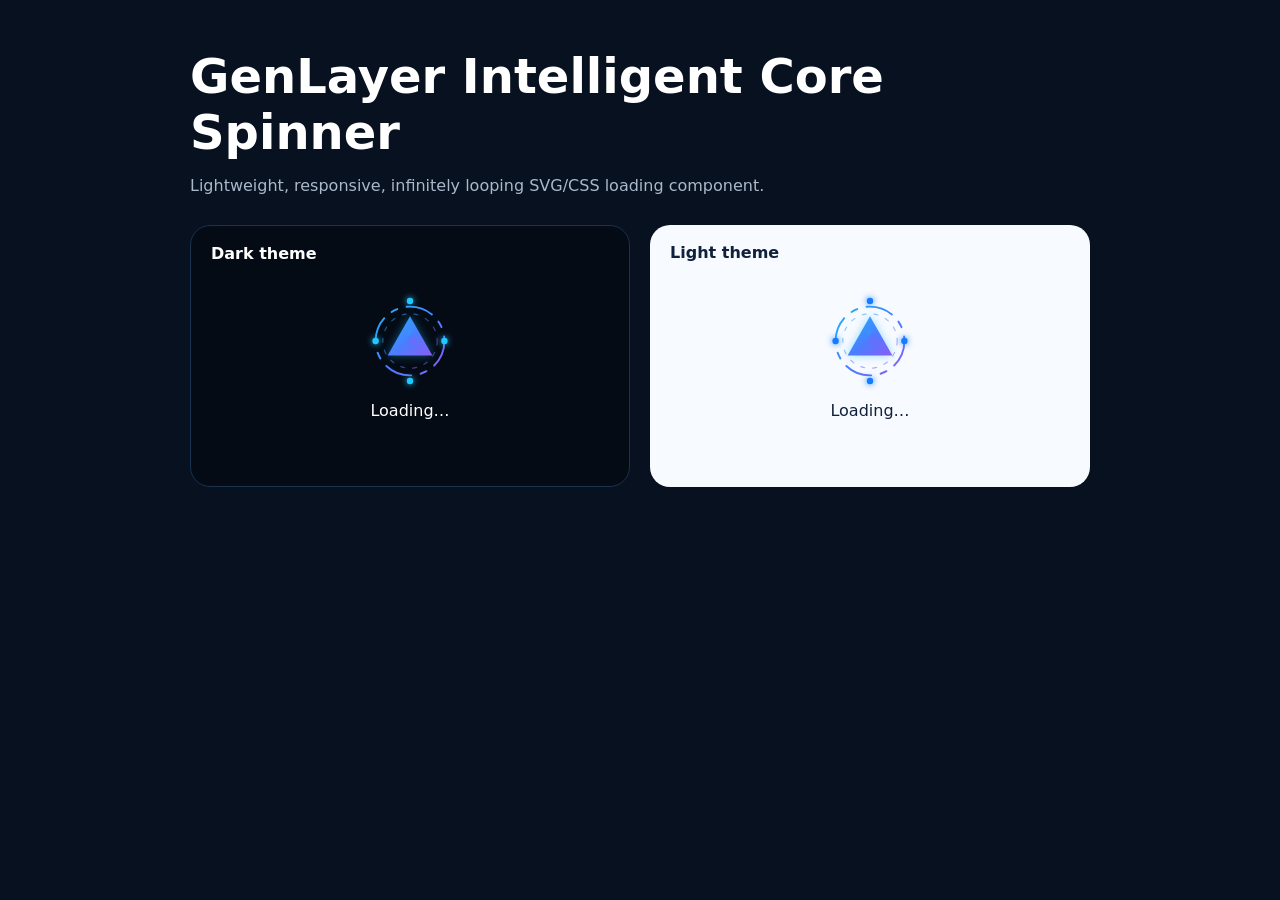
==== demo/index.html @ f3055248 "Rename index.html to demo/index.html" ====
<!doctype html>
<html lang="en">
<head>
<meta charset="utf-8">
<meta name="viewport" content="width=device-width,initial-scale=1">
<title>GenLayer Intelligent Core Spinner — Demo</title>
<link rel="stylesheet" href="../src/spinner.css">
<style>
body{margin:0;font-family:Inter,system-ui,sans-serif;background:#07111f;color:#fff}
.wrap{max-width:900px;margin:auto;padding:48px 24px}
h1{margin:0 0 10px;font-size:clamp(28px,5vw,48px)}
p{color:#aab8ca}.grid{display:grid;grid-template-columns:1fr 1fr;gap:20px;margin-top:30px}
.card{min-height:260px;border-radius:20px;display:grid;place-items:center;position:relative}
.dark{background:#050b15;border:1px solid #18324f}.light{background:#f7faff;color:#10213b}
.label{position:absolute;top:18px;left:20px;font-weight:700}
.loader{display:grid;place-items:center;gap:12px}
.spinner--lg{width:96px;height:96px}.spinner--sm{width:32px;height:32px}
@media(max-width:650px){.grid{grid-template-columns:1fr}}
</style>
</head>
<body>
<main class="wrap">
<h1>GenLayer Intelligent Core Spinner</h1>
<p>Lightweight, responsive, infinitely looping SVG/CSS loading component.</p>
<div class="grid">
<section class="card dark"><span class="label">Dark theme</span>
<div class="loader"><svg class="gl-spinner gl-spinner--dark spinner--lg" viewBox="0 0 120 120" aria-label="Loading">
  <defs>
    <linearGradient id="glGradient" x1="0%" y1="0%" x2="100%" y2="100%">
      <stop offset="0%" stop-color="#18B6FF"/>
      <stop offset="55%" stop-color="#4D7CFF"/>
      <stop offset="100%" stop-color="#8B5CF6"/>
    </linearGradient>
  </defs>
  <circle class="gl-orbit gl-orbit-1" cx="60" cy="60" r="43"/>
  <circle class="gl-orbit gl-orbit-2" cx="60" cy="60" r="34"/>
  <g class="gl-nodes">
    <circle cx="60" cy="10" r="4"/>
    <circle cx="103" cy="60" r="4"/>
    <circle cx="60" cy="110" r="4"/>
    <circle cx="17" cy="60" r="4"/>
  </g>
  <g class="gl-core">
    <path d="M60 29 L88 78 H32 Z"/>
    <path d="M60 45 L69 62 H51 Z"/>
  </g>

</svg><span>Loading…</span></div></section>
<section class="card light"><span class="label">Light theme</span>
<div class="loader"><svg class="gl-spinner gl-spinner--light spinner--lg" viewBox="0 0 120 120" aria-label="Loading">
  <defs>
    <linearGradient id="glGradient" x1="0%" y1="0%" x2="100%" y2="100%">
      <stop offset="0%" stop-color="#18B6FF"/>
      <stop offset="55%" stop-color="#4D7CFF"/>
      <stop offset="100%" stop-color="#8B5CF6"/>
    </linearGradient>
  </defs>
  <circle class="gl-orbit gl-orbit-1" cx="60" cy="60" r="43"/>
  <circle class="gl-orbit gl-orbit-2" cx="60" cy="60" r="34"/>
  <g class="gl-nodes">
    <circle cx="60" cy="10" r="4"/>
    <circle cx="103" cy="60" r="4"/>
    <circle cx="60" cy="110" r="4"/>
    <circle cx="17" cy="60" r="4"/>
  </g>
  <g class="gl-core">
    <path d="M60 29 L88 78 H32 Z"/>
    <path d="M60 45 L69 62 H51 Z"/>
  </g>

</svg><span>Loading…</span></div></section>
</div>
</main>
</body>
</html>
---- src/spinner.css ----
/* GenLayer Intelligent Core Spinner
   Original community concept: orbital nodes + intelligent core.
   No external dependencies. Scales from 24px to 128px+. */

.gl-spinner {
  width: 64px;
  height: 64px;
  display: block;
  overflow: visible;
  --gl-speed: 1.8s;
  --gl-accent: #18B6FF;
  --gl-accent-2: #8B5CF6;
}

.gl-orbit {
  fill: none;
  stroke: url(#glGradient);
  stroke-linecap: round;
  transform-origin: 60px 60px;
}

.gl-orbit-1 {
  stroke-width: 2.4;
  stroke-dasharray: 34 12 8 12;
  animation: gl-orbit var(--gl-speed) linear infinite;
}

.gl-orbit-2 {
  stroke-width: 1.4;
  stroke-dasharray: 5 10;
  opacity: .55;
  animation: gl-orbit-reverse calc(var(--gl-speed) * 1.35) linear infinite;
}

.gl-nodes {
  fill: var(--gl-accent);
  filter: drop-shadow(0 0 4px var(--gl-accent));
  transform-origin: 60px 60px;
  animation: gl-nodes calc(var(--gl-speed) * 1.1) ease-in-out infinite;
}

.gl-core {
  fill: url(#glGradient);
  transform-origin: 60px 60px;
  animation: gl-core-pulse 1.5s ease-in-out infinite;
  filter: drop-shadow(0 0 5px rgba(24,182,255,.45));
}

@keyframes gl-orbit { to { transform: rotate(360deg); } }
@keyframes gl-orbit-reverse { to { transform: rotate(-360deg); } }
@keyframes gl-nodes {
  0%,100% { transform: rotate(0deg) scale(1); }
  50% { transform: rotate(180deg) scale(1.035); }
}
@keyframes gl-core-pulse {
  0%,100% { transform: scale(.94); opacity: .82; }
  50% { transform: scale(1); opacity: 1; }
}

@media (prefers-reduced-motion: reduce) {
  .gl-orbit-1, .gl-orbit-2, .gl-nodes, .gl-core { animation: none; }
}

.gl-spinner--light { --gl-accent: #147CFF; }
.gl-spinner--dark { --gl-accent: #22C7FF; }
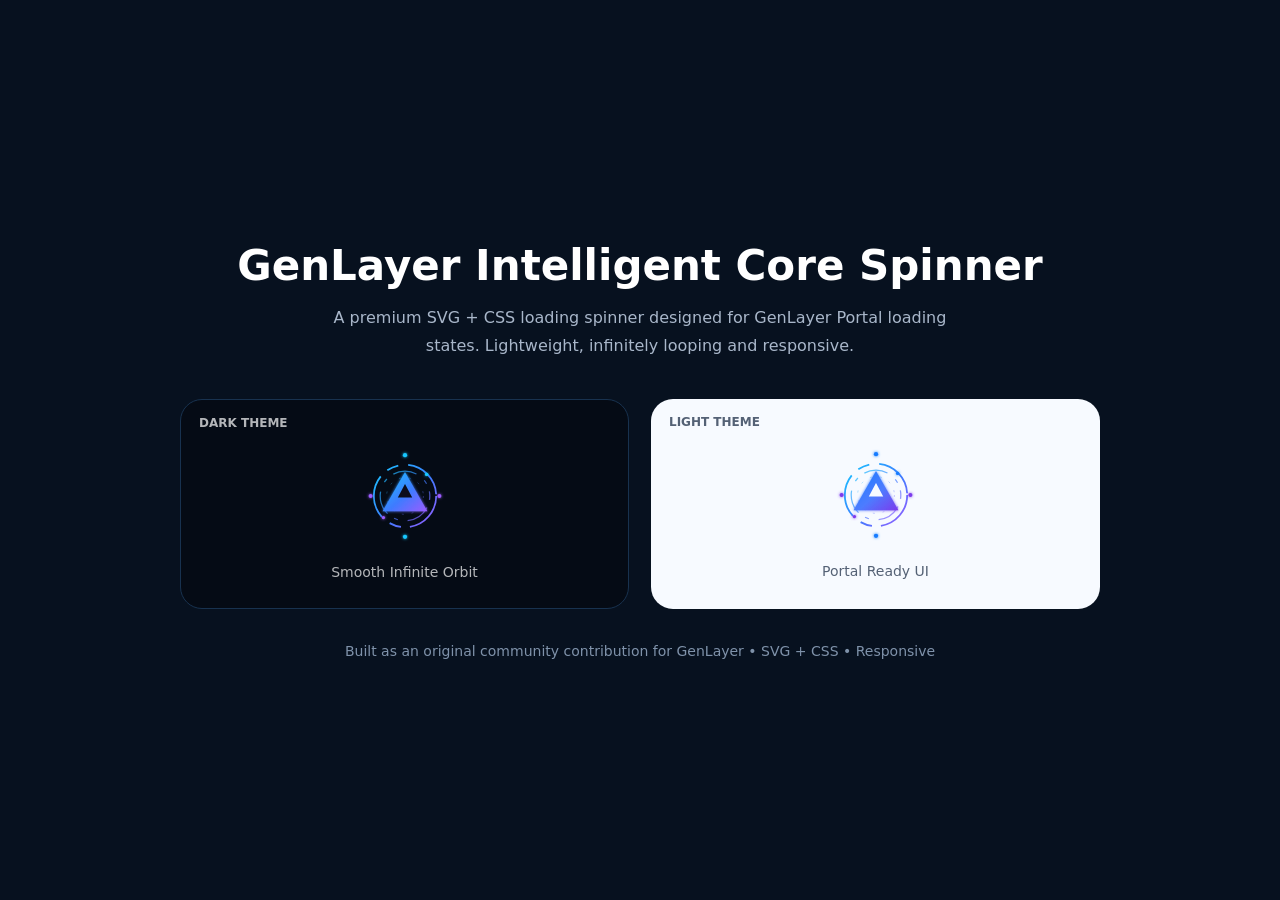
==== commit 8bbd34b1: "Update index.html Add premium spinner showcase demo" ====
--- a/demo/index.html
+++ b/demo/index.html
@@ -1,75 +1,189 @@
-<!doctype html>
+
+<!DOCTYPE html>
 <html lang="en">
 <head>
-<meta charset="utf-8">
-<meta name="viewport" content="width=device-width,initial-scale=1">
-<title>GenLayer Intelligent Core Spinner — Demo</title>
+<meta charset="UTF-8">
+<meta name="viewport" content="width=device-width,initial-scale=1.0">
+<title>GenLayer Intelligent Core Spinner</title>
+
 <link rel="stylesheet" href="../src/spinner.css">
+
 <style>
-body{margin:0;font-family:Inter,system-ui,sans-serif;background:#07111f;color:#fff}
-.wrap{max-width:900px;margin:auto;padding:48px 24px}
-h1{margin:0 0 10px;font-size:clamp(28px,5vw,48px)}
-p{color:#aab8ca}.grid{display:grid;grid-template-columns:1fr 1fr;gap:20px;margin-top:30px}
-.card{min-height:260px;border-radius:20px;display:grid;place-items:center;position:relative}
-.dark{background:#050b15;border:1px solid #18324f}.light{background:#f7faff;color:#10213b}
-.label{position:absolute;top:18px;left:20px;font-weight:700}
-.loader{display:grid;place-items:center;gap:12px}
-.spinner--lg{width:96px;height:96px}.spinner--sm{width:32px;height:32px}
-@media(max-width:650px){.grid{grid-template-columns:1fr}}
+*{box-sizing:border-box}
+body{
+  margin:0;
+  min-height:100vh;
+  font-family:Inter,system-ui,sans-serif;
+  background:#07111f;
+  color:#fff;
+  display:grid;
+  place-items:center;
+  padding:32px;
+}
+.container{max-width:920px;width:100%}
+h1{
+  text-align:center;
+  margin:0;
+  font-size:42px;
+}
+p{
+  text-align:center;
+  color:#a9b7ca;
+  margin:14px auto 40px;
+  max-width:640px;
+  line-height:1.7;
+}
+.grid{
+  display:grid;
+  grid-template-columns:repeat(auto-fit,minmax(260px,1fr));
+  gap:22px;
+}
+.card{
+  border-radius:22px;
+  padding:28px;
+  text-align:center;
+  position:relative;
+}
+.dark{
+  background:#050b15;
+  border:1px solid #18324f;
+}
+.light{
+  background:#f7faff;
+  color:#10213b;
+}
+.label{
+  position:absolute;
+  top:16px;
+  left:18px;
+  font-size:12px;
+  font-weight:700;
+  opacity:.7;
+}
+.demo-spinner{
+  width:96px;
+  height:96px;
+  margin:20px auto;
+}
+.caption{
+  font-size:14px;
+  opacity:.7;
+}
+.footer{
+  text-align:center;
+  margin-top:34px;
+  color:#7f92aa;
+  font-size:14px;
+}
 </style>
 </head>
+
 <body>
-<main class="wrap">
+
+<div class="container">
+
 <h1>GenLayer Intelligent Core Spinner</h1>
-<p>Lightweight, responsive, infinitely looping SVG/CSS loading component.</p>
+
+<p>
+A premium SVG + CSS loading spinner designed for GenLayer Portal loading
+states. Lightweight, infinitely looping and responsive.
+</p>
+
 <div class="grid">
-<section class="card dark"><span class="label">Dark theme</span>
-<div class="loader"><svg class="gl-spinner gl-spinner--dark spinner--lg" viewBox="0 0 120 120" aria-label="Loading">
+
+<div class="card dark">
+<div class="label">DARK THEME</div>
+
+<svg class="gl-spinner gl-spinner--dark demo-spinner" viewBox="0 0 120 120">
   <defs>
-    <linearGradient id="glGradient" x1="0%" y1="0%" x2="100%" y2="100%">
-      <stop offset="0%" stop-color="#18B6FF"/>
-      <stop offset="55%" stop-color="#4D7CFF"/>
-      <stop offset="100%" stop-color="#8B5CF6"/>
+    <linearGradient id="gl-blue-purple" x1="0" y1="0" x2="1" y2="1">
+      <stop offset="0%" stop-color="#18C8FF"/>
+      <stop offset="55%" stop-color="#3E7BFF"/>
+      <stop offset="100%" stop-color="#9B5CFF"/>
     </linearGradient>
+    <filter id="gl-glow" x="-80%" y="-80%" width="260%" height="260%">
+      <feGaussianBlur stdDeviation="2.2" result="b"/>
+      <feMerge>
+        <feMergeNode in="b"/>
+        <feMergeNode in="SourceGraphic"/>
+      </feMerge>
+    </filter>
   </defs>
-  <circle class="gl-orbit gl-orbit-1" cx="60" cy="60" r="43"/>
-  <circle class="gl-orbit gl-orbit-2" cx="60" cy="60" r="34"/>
-  <g class="gl-nodes">
-    <circle cx="60" cy="10" r="4"/>
-    <circle cx="103" cy="60" r="4"/>
-    <circle cx="60" cy="110" r="4"/>
-    <circle cx="17" cy="60" r="4"/>
-  </g>
-  <g class="gl-core">
-    <path d="M60 29 L88 78 H32 Z"/>
-    <path d="M60 45 L69 62 H51 Z"/>
+
+  <g class="gl-orbit-system">
+    <circle class="gl-ring gl-ring-a" cx="60" cy="60" r="39"/>
+    <circle class="gl-ring gl-ring-b" cx="60" cy="60" r="31"/>
+    <circle class="gl-ring gl-ring-c" cx="60" cy="60" r="23"/>
   </g>
 
-</svg><span>Loading…</span></div></section>
-<section class="card light"><span class="label">Light theme</span>
-<div class="loader"><svg class="gl-spinner gl-spinner--light spinner--lg" viewBox="0 0 120 120" aria-label="Loading">
-  <defs>
-    <linearGradient id="glGradient" x1="0%" y1="0%" x2="100%" y2="100%">
-      <stop offset="0%" stop-color="#18B6FF"/>
-      <stop offset="55%" stop-color="#4D7CFF"/>
-      <stop offset="100%" stop-color="#8B5CF6"/>
-    </linearGradient>
-  </defs>
-  <circle class="gl-orbit gl-orbit-1" cx="60" cy="60" r="43"/>
-  <circle class="gl-orbit gl-orbit-2" cx="60" cy="60" r="34"/>
-  <g class="gl-nodes">
-    <circle cx="60" cy="10" r="4"/>
-    <circle cx="103" cy="60" r="4"/>
-    <circle cx="60" cy="110" r="4"/>
-    <circle cx="17" cy="60" r="4"/>
-  </g>
-  <g class="gl-core">
-    <path d="M60 29 L88 78 H32 Z"/>
-    <path d="M60 45 L69 62 H51 Z"/>
+  <g class="gl-particles" filter="url(#gl-glow)">
+    <circle cx="60" cy="9" r="2.7"/>
+    <circle cx="103" cy="60" r="2.5"/>
+    <circle cx="60" cy="111" r="2.7"/>
+    <circle cx="17" cy="60" r="2.5"/>
+    <circle cx="87" cy="33" r="2.1"/>
+    <circle cx="33" cy="87" r="2.1"/>
   </g>
 
-</svg><span>Loading…</span></div></section>
+  <g class="gl-core" filter="url(#gl-glow)">
+    <path class="gl-core-shape" d="M60 30 L88 79 H32 Z"/>
+    <path class="gl-core-cut" d="M60 45 L69 62 H51 Z"/>
+  </g>
+</svg>
+
+<div class="caption">Smooth Infinite Orbit</div>
 </div>
-</main>
+
+<div class="card light">
+<div class="label">LIGHT THEME</div>
+
+<svg class="gl-spinner gl-spinner--light demo-spinner" viewBox="0 0 120 120">
+  <defs>
+    <linearGradient id="gl-blue-purple-2" x1="0" y1="0" x2="1" y2="1">
+      <stop offset="0%" stop-color="#147CFF"/>
+      <stop offset="55%" stop-color="#4D7CFF"/>
+      <stop offset="100%" stop-color="#7C3AED"/>
+    </linearGradient>
+    <filter id="gl-glow-2" x="-80%" y="-80%" width="260%" height="260%">
+      <feGaussianBlur stdDeviation="2.2" result="b"/>
+      <feMerge>
+        <feMergeNode in="b"/>
+        <feMergeNode in="SourceGraphic"/>
+      </feMerge>
+    </filter>
+  </defs>
+
+  <g class="gl-orbit-system">
+    <circle class="gl-ring gl-ring-a" cx="60" cy="60" r="39" stroke="url(#gl-blue-purple-2)"/>
+    <circle class="gl-ring gl-ring-b" cx="60" cy="60" r="31" stroke="url(#gl-blue-purple-2)"/>
+    <circle class="gl-ring gl-ring-c" cx="60" cy="60" r="23" stroke="url(#gl-blue-purple-2)"/>
+  </g>
+
+  <g class="gl-particles" filter="url(#gl-glow-2)">
+    <circle cx="60" cy="9" r="2.7"/>
+    <circle cx="103" cy="60" r="2.5"/>
+    <circle cx="60" cy="111" r="2.7"/>
+    <circle cx="17" cy="60" r="2.5"/>
+    <circle cx="87" cy="33" r="2.1"/>
+    <circle cx="33" cy="87" r="2.1"/>
+  </g>
+
+  <g class="gl-core" filter="url(#gl-glow-2)">
+    <path d="M60 30 L88 79 H32 Z" fill="url(#gl-blue-purple-2)"/>
+    <path d="M60 45 L69 62 H51 Z" fill="#F7FAFF"/>
+  </g>
+</svg>
+
+<div class="caption">Portal Ready UI</div>
+</div>
+
+</div>
+
+<div class="footer">
+Built as an original community contribution for GenLayer • SVG + CSS • Responsive
+</div>
+
+</div>
+
 </body>
 </html>
--- a/src/spinner.css
+++ b/src/spinner.css
@@ -1,65 +1,154 @@
-/* GenLayer Intelligent Core Spinner
-   Original community concept: orbital nodes + intelligent core.
-   No external dependencies. Scales from 24px to 128px+. */
+/* GenLayer Intelligent Core Spinner — Premium Orbital Variant */
 
 .gl-spinner {
   width: 64px;
   height: 64px;
   display: block;
   overflow: visible;
+
   --gl-speed: 1.8s;
-  --gl-accent: #18B6FF;
-  --gl-accent-2: #8B5CF6;
+  --gl-cyan: #18C8FF;
+  --gl-blue: #3E7BFF;
+  --gl-purple: #9B5CFF;
 }
 
-.gl-orbit {
+/* Main orbital system */
+.gl-spinner .gl-orbit-system {
+  transform-origin: 60px 60px;
+  animation: gl-spin var(--gl-speed) linear infinite;
+}
+
+.gl-spinner .gl-ring {
   fill: none;
-  stroke: url(#glGradient);
-  stroke-linecap: round;
+  stroke: url(#gl-blue-purple);
+  vector-effect: non-scaling-stroke;
   transform-origin: 60px 60px;
 }
 
-.gl-orbit-1 {
-  stroke-width: 2.4;
-  stroke-dasharray: 34 12 8 12;
-  animation: gl-orbit var(--gl-speed) linear infinite;
+.gl-spinner .gl-ring-a {
+  stroke-width: 1.8;
+  stroke-dasharray: 44 9 12 10;
 }
 
-.gl-orbit-2 {
-  stroke-width: 1.4;
-  stroke-dasharray: 5 10;
-  opacity: .55;
-  animation: gl-orbit-reverse calc(var(--gl-speed) * 1.35) linear infinite;
+.gl-spinner .gl-ring-b {
+  stroke-width: 1.25;
+  opacity: 0.7;
+  stroke-dasharray: 4 8 24 10;
+  animation: gl-counter-spin 2.45s linear infinite;
 }
 
-.gl-nodes {
-  fill: var(--gl-accent);
-  filter: drop-shadow(0 0 4px var(--gl-accent));
-  transform-origin: 60px 60px;
-  animation: gl-nodes calc(var(--gl-speed) * 1.1) ease-in-out infinite;
+.gl-spinner .gl-ring-c {
+  stroke-width: 1;
+  opacity: 0.38;
+  stroke-dasharray: 2 8;
+  animation: gl-spin 3.2s linear infinite;
 }
 
-.gl-core {
-  fill: url(#glGradient);
+/* Glowing particles */
+.gl-spinner .gl-particles {
+  fill: var(--gl-cyan);
   transform-origin: 60px 60px;
-  animation: gl-core-pulse 1.5s ease-in-out infinite;
-  filter: drop-shadow(0 0 5px rgba(24,182,255,.45));
+  animation: gl-particle-orbit 2.4s ease-in-out infinite;
 }
 
-@keyframes gl-orbit { to { transform: rotate(360deg); } }
-@keyframes gl-orbit-reverse { to { transform: rotate(-360deg); } }
-@keyframes gl-nodes {
-  0%,100% { transform: rotate(0deg) scale(1); }
-  50% { transform: rotate(180deg) scale(1.035); }
-}
-@keyframes gl-core-pulse {
-  0%,100% { transform: scale(.94); opacity: .82; }
-  50% { transform: scale(1); opacity: 1; }
+.gl-spinner .gl-particles circle:nth-child(2n) {
+  fill: var(--gl-purple);
 }
 
-@media (prefers-reduced-motion: reduce) {
-  .gl-orbit-1, .gl-orbit-2, .gl-nodes, .gl-core { animation: none; }
+/* Central GenLayer-inspired core */
+.gl-spinner .gl-core {
+  transform-origin: 60px 60px;
+  animation: gl-core-pulse 1.45s ease-in-out infinite;
 }
 
-.gl-spinner--light { --gl-accent: #147CFF; }
-.gl-spinner--dark { --gl-accent: #22C7FF; }
+.gl-spinner .gl-core-shape {
+  fill: url(#gl-blue-purple);
+}
+
+.gl-spinner .gl-core-cut {
+  fill: #07111f;
+}
+
+/* Light theme */
+.gl-spinner--light .gl-core-cut {
+  fill: #f7faff;
+}
+
+.gl-spinner--light .gl-particles {
+  fill: #147CFF;
+}
+
+.gl-spinner--light .gl-particles circle:nth-child(2n) {
+  fill: #7C3AED;
+}
+
+/* Rotation */
+@keyframes gl-spin {
+  to {
+    transform: rotate(360deg);
+  }
+}
+
+@keyframes gl-counter-spin {
+  to {
+    transform: rotate(-360deg);
+  }
+}
+
+/* Particle movement */
+@keyframes gl-particle-orbit {
+  0%,
+  100% {
+    transform: rotate(0deg) scale(1);
+  }
+
+  50% {
+    transform: rotate(180deg) scale(1.04);
+  }
+}
+
+/* Core breathing effect */
+@keyframes gl-core-pulse {
+  0%,
+  100% {
+    transform: scale(0.93);
+    opacity: 0.84;
+  }
+
+  50% {
+    transform: scale(1);
+    opacity: 1;
+  }
+}
+
+/* Accessibility */
+@media (prefers-reduced-motion: reduce) {
+  .gl-orbit-system,
+  .gl-ring-b,
+  .gl-ring-c,
+  .gl-particles,
+  .gl-core {
+    animation: none;
+  }
+}
+
+/* Preset sizes */
+.gl-spinner--24 {
+  width: 24px;
+  height: 24px;
+}
+
+.gl-spinner--32 {
+  width: 32px;
+  height: 32px;
+}
+
+.gl-spinner--64 {
+  width: 64px;
+  height: 64px;
+}
+
+.gl-spinner--128 {
+  width: 128px;
+  height: 128px;
+}
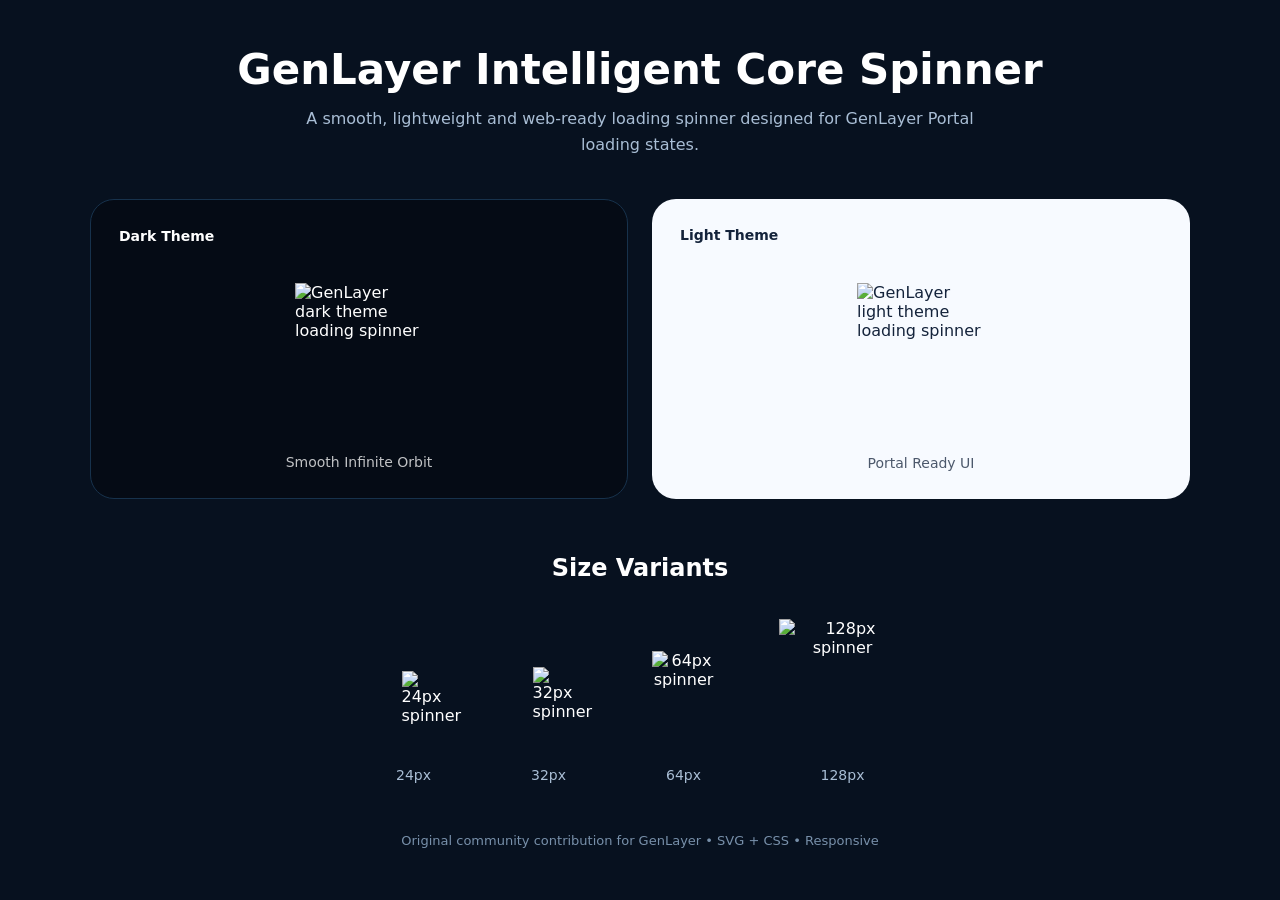
==== commit f7aeb7be: "Update index.html" ====
--- a/demo/index.html
+++ b/demo/index.html
@@ -1,79 +1,146 @@
-
 <!DOCTYPE html>
 <html lang="en">
 <head>
 <meta charset="UTF-8">
-<meta name="viewport" content="width=device-width,initial-scale=1.0">
+<meta name="viewport" content="width=device-width, initial-scale=1.0">
+
 <title>GenLayer Intelligent Core Spinner</title>
 
 <link rel="stylesheet" href="../src/spinner.css">
 
 <style>
-*{box-sizing:border-box}
-body{
-  margin:0;
-  min-height:100vh;
-  font-family:Inter,system-ui,sans-serif;
-  background:#07111f;
-  color:#fff;
-  display:grid;
-  place-items:center;
-  padding:32px;
-}
-.container{max-width:920px;width:100%}
-h1{
-  text-align:center;
-  margin:0;
-  font-size:42px;
-}
-p{
-  text-align:center;
-  color:#a9b7ca;
-  margin:14px auto 40px;
-  max-width:640px;
-  line-height:1.7;
-}
-.grid{
-  display:grid;
-  grid-template-columns:repeat(auto-fit,minmax(260px,1fr));
-  gap:22px;
-}
-.card{
-  border-radius:22px;
-  padding:28px;
-  text-align:center;
-  position:relative;
-}
-.dark{
-  background:#050b15;
-  border:1px solid #18324f;
-}
-.light{
-  background:#f7faff;
-  color:#10213b;
-}
-.label{
-  position:absolute;
-  top:16px;
-  left:18px;
-  font-size:12px;
-  font-weight:700;
-  opacity:.7;
-}
-.demo-spinner{
-  width:96px;
-  height:96px;
-  margin:20px auto;
-}
-.caption{
-  font-size:14px;
-  opacity:.7;
-}
-.footer{
-  text-align:center;
-  margin-top:34px;
-  color:#7f92aa;
-  font-size:14px;
+* {
+  box-sizing: border-box;
+}
+
+body {
+  margin: 0;
+  min-height: 100vh;
+  background: #07111f;
+  color: white;
+  font-family: Inter, system-ui, -apple-system, BlinkMacSystemFont, sans-serif;
+  padding: 45px 20px;
+}
+
+.container {
+  max-width: 1100px;
+  margin: auto;
+}
+
+h1 {
+  text-align: center;
+  font-size: 42px;
+  margin: 0 0 12px;
+}
+
+.subtitle {
+  text-align: center;
+  color: #a9bed5;
+  max-width: 720px;
+  margin: 0 auto 42px;
+  line-height: 1.6;
+}
+
+.grid {
+  display: grid;
+  grid-template-columns: 1fr 1fr;
+  gap: 24px;
+}
+
+.card {
+  min-height: 300px;
+  border-radius: 24px;
+  padding: 28px;
+  position: relative;
+  display: flex;
+  flex-direction: column;
+}
+
+.dark {
+  background: #050b15;
+  border: 1px solid #17324c;
+}
+
+.light {
+  background: #f7faff;
+  color: #14233b;
+}
+
+.label {
+  font-size: 14px;
+  font-weight: 700;
+}
+
+.center {
+  flex: 1;
+  display: flex;
+  align-items: center;
+  justify-content: center;
+}
+
+.status {
+  text-align: center;
+  font-size: 14px;
+  margin-top: 5px;
+  opacity: .75;
+}
+
+/* Size showcase */
+
+.size-section {
+  margin-top: 55px;
+}
+
+.size-section h2 {
+  text-align: center;
+  margin-bottom: 28px;
+}
+
+.sizes {
+  display: flex;
+  justify-content: center;
+  align-items: flex-end;
+  gap: 55px;
+  flex-wrap: wrap;
+}
+
+.size-item {
+  text-align: center;
+  min-width: 80px;
+}
+
+.size-box {
+  height: 145px;
+  display: flex;
+  align-items: center;
+  justify-content: center;
+}
+
+.size-label {
+  margin-top: 12px;
+  font-size: 14px;
+  color: #a9bed5;
+}
+
+.footer {
+  text-align: center;
+  color: #7890aa;
+  margin-top: 50px;
+  font-size: 13px;
+}
+
+@media (max-width: 800px) {
+  h1 {
+    font-size: 32px;
+  }
+
+  .grid {
+    grid-template-columns: 1fr;
+  }
+
+  .sizes {
+    gap: 30px;
+  }
 }
 </style>
 </head>
@@ -82,106 +149,108 @@
 
 <div class="container">
 
-<h1>GenLayer Intelligent Core Spinner</h1>
-
-<p>
-A premium SVG + CSS loading spinner designed for GenLayer Portal loading
-states. Lightweight, infinitely looping and responsive.
-</p>
-
-<div class="grid">
-
-<div class="card dark">
-<div class="label">DARK THEME</div>
-
-<svg class="gl-spinner gl-spinner--dark demo-spinner" viewBox="0 0 120 120">
-  <defs>
-    <linearGradient id="gl-blue-purple" x1="0" y1="0" x2="1" y2="1">
-      <stop offset="0%" stop-color="#18C8FF"/>
-      <stop offset="55%" stop-color="#3E7BFF"/>
-      <stop offset="100%" stop-color="#9B5CFF"/>
-    </linearGradient>
-    <filter id="gl-glow" x="-80%" y="-80%" width="260%" height="260%">
-      <feGaussianBlur stdDeviation="2.2" result="b"/>
-      <feMerge>
-        <feMergeNode in="b"/>
-        <feMergeNode in="SourceGraphic"/>
-      </feMerge>
-    </filter>
-  </defs>
-
-  <g class="gl-orbit-system">
-    <circle class="gl-ring gl-ring-a" cx="60" cy="60" r="39"/>
-    <circle class="gl-ring gl-ring-b" cx="60" cy="60" r="31"/>
-    <circle class="gl-ring gl-ring-c" cx="60" cy="60" r="23"/>
-  </g>
-
-  <g class="gl-particles" filter="url(#gl-glow)">
-    <circle cx="60" cy="9" r="2.7"/>
-    <circle cx="103" cy="60" r="2.5"/>
-    <circle cx="60" cy="111" r="2.7"/>
-    <circle cx="17" cy="60" r="2.5"/>
-    <circle cx="87" cy="33" r="2.1"/>
-    <circle cx="33" cy="87" r="2.1"/>
-  </g>
-
-  <g class="gl-core" filter="url(#gl-glow)">
-    <path class="gl-core-shape" d="M60 30 L88 79 H32 Z"/>
-    <path class="gl-core-cut" d="M60 45 L69 62 H51 Z"/>
-  </g>
-</svg>
-
-<div class="caption">Smooth Infinite Orbit</div>
-</div>
-
-<div class="card light">
-<div class="label">LIGHT THEME</div>
-
-<svg class="gl-spinner gl-spinner--light demo-spinner" viewBox="0 0 120 120">
-  <defs>
-    <linearGradient id="gl-blue-purple-2" x1="0" y1="0" x2="1" y2="1">
-      <stop offset="0%" stop-color="#147CFF"/>
-      <stop offset="55%" stop-color="#4D7CFF"/>
-      <stop offset="100%" stop-color="#7C3AED"/>
-    </linearGradient>
-    <filter id="gl-glow-2" x="-80%" y="-80%" width="260%" height="260%">
-      <feGaussianBlur stdDeviation="2.2" result="b"/>
-      <feMerge>
-        <feMergeNode in="b"/>
-        <feMergeNode in="SourceGraphic"/>
-      </feMerge>
-    </filter>
-  </defs>
-
-  <g class="gl-orbit-system">
-    <circle class="gl-ring gl-ring-a" cx="60" cy="60" r="39" stroke="url(#gl-blue-purple-2)"/>
-    <circle class="gl-ring gl-ring-b" cx="60" cy="60" r="31" stroke="url(#gl-blue-purple-2)"/>
-    <circle class="gl-ring gl-ring-c" cx="60" cy="60" r="23" stroke="url(#gl-blue-purple-2)"/>
-  </g>
-
-  <g class="gl-particles" filter="url(#gl-glow-2)">
-    <circle cx="60" cy="9" r="2.7"/>
-    <circle cx="103" cy="60" r="2.5"/>
-    <circle cx="60" cy="111" r="2.7"/>
-    <circle cx="17" cy="60" r="2.5"/>
-    <circle cx="87" cy="33" r="2.1"/>
-    <circle cx="33" cy="87" r="2.1"/>
-  </g>
-
-  <g class="gl-core" filter="url(#gl-glow-2)">
-    <path d="M60 30 L88 79 H32 Z" fill="url(#gl-blue-purple-2)"/>
-    <path d="M60 45 L69 62 H51 Z" fill="#F7FAFF"/>
-  </g>
-</svg>
-
-<div class="caption">Portal Ready UI</div>
-</div>
-
-</div>
-
-<div class="footer">
-Built as an original community contribution for GenLayer • SVG + CSS • Responsive
-</div>
+  <h1>GenLayer Intelligent Core Spinner</h1>
+
+  <p class="subtitle">
+    A smooth, lightweight and web-ready loading spinner designed for
+    GenLayer Portal loading states.
+  </p>
+
+  <!-- Dark / Light -->
+  <div class="grid">
+
+    <div class="card dark">
+      <div class="label">Dark Theme</div>
+
+      <div class="center">
+        <img
+          class="gl-spinner gl-spinner--dark gl-spinner--128"
+          src="../src/spinner.svg"
+          alt="GenLayer dark theme loading spinner"
+        >
+      </div>
+
+      <div class="status">
+        Smooth Infinite Orbit
+      </div>
+    </div>
+
+    <div class="card light">
+      <div class="label">Light Theme</div>
+
+      <div class="center">
+        <img
+          class="gl-spinner gl-spinner--light gl-spinner--128"
+          src="../src/spinner.svg"
+          alt="GenLayer light theme loading spinner"
+        >
+      </div>
+
+      <div class="status">
+        Portal Ready UI
+      </div>
+    </div>
+
+  </div>
+
+  <!-- Size variants -->
+  <section class="size-section">
+
+    <h2>Size Variants</h2>
+
+    <div class="sizes">
+
+      <div class="size-item">
+        <div class="size-box">
+          <img
+            class="gl-spinner gl-spinner--dark gl-spinner--24"
+            src="../src/spinner.svg"
+            alt="24px spinner"
+          >
+        </div>
+        <div class="size-label">24px</div>
+      </div>
+
+      <div class="size-item">
+        <div class="size-box">
+          <img
+            class="gl-spinner gl-spinner--dark gl-spinner--32"
+            src="../src/spinner.svg"
+            alt="32px spinner"
+          >
+        </div>
+        <div class="size-label">32px</div>
+      </div>
+
+      <div class="size-item">
+        <div class="size-box">
+          <img
+            class="gl-spinner gl-spinner--dark gl-spinner--64"
+            src="../src/spinner.svg"
+            alt="64px spinner"
+          >
+        </div>
+        <div class="size-label">64px</div>
+      </div>
+
+      <div class="size-item">
+        <div class="size-box">
+          <img
+            class="gl-spinner gl-spinner--dark gl-spinner--128"
+            src="../src/spinner.svg"
+            alt="128px spinner"
+          >
+        </div>
+        <div class="size-label">128px</div>
+      </div>
+
+    </div>
+
+  </section>
+
+  <div class="footer">
+    Original community contribution for GenLayer • SVG + CSS • Responsive
+  </div>
 
 </div>
 
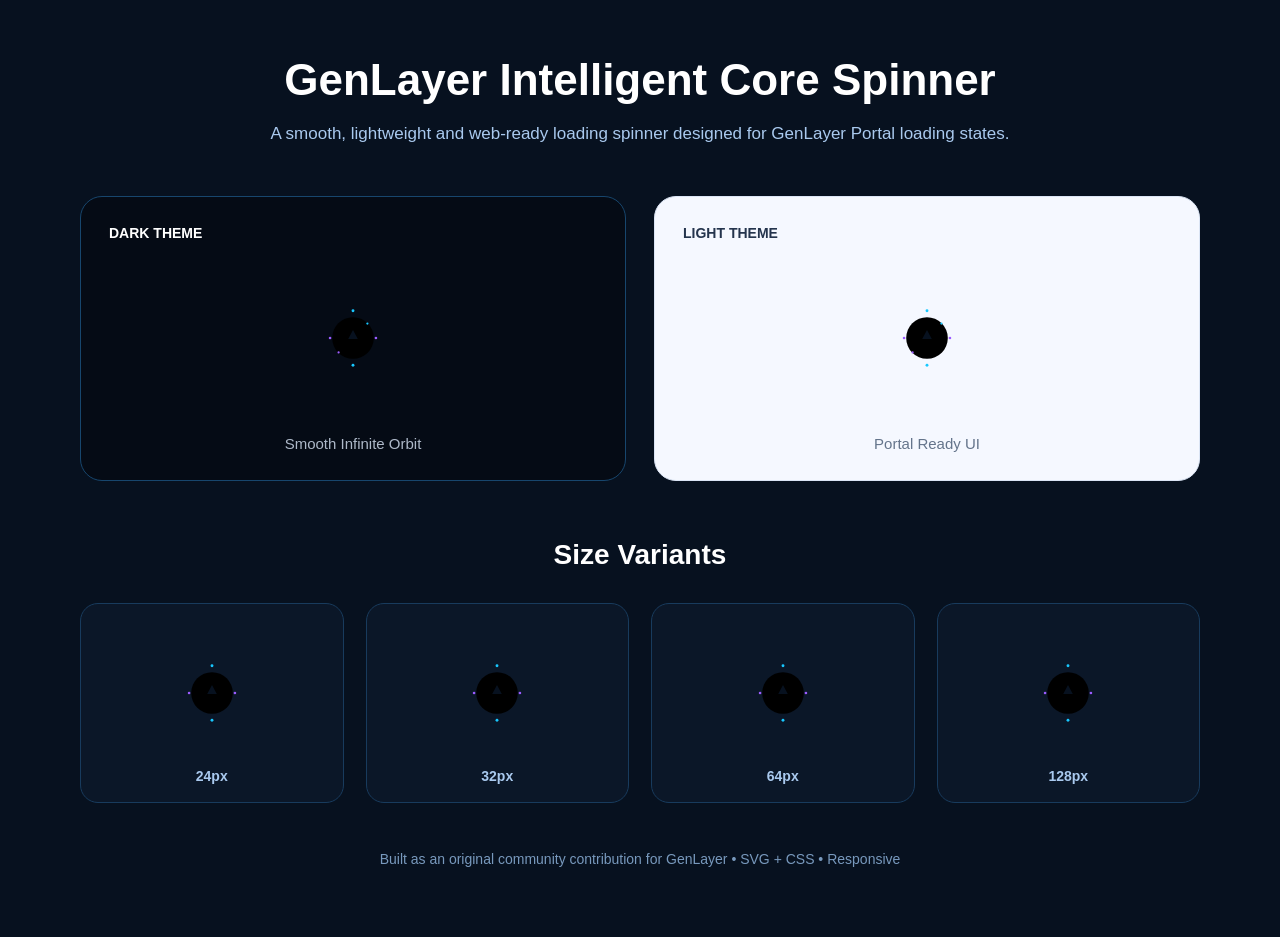
==== commit 2d962059: "Update index.html" ====
--- a/demo/index.html
+++ b/demo/index.html
@@ -1,258 +1,595 @@
 <!DOCTYPE html>
 <html lang="en">
 <head>
-<meta charset="UTF-8">
-<meta name="viewport" content="width=device-width, initial-scale=1.0">
-
-<title>GenLayer Intelligent Core Spinner</title>
-
-<link rel="stylesheet" href="../src/spinner.css">
-
-<style>
-* {
-  box-sizing: border-box;
-}
-
-body {
-  margin: 0;
-  min-height: 100vh;
-  background: #07111f;
-  color: white;
-  font-family: Inter, system-ui, -apple-system, BlinkMacSystemFont, sans-serif;
-  padding: 45px 20px;
-}
-
-.container {
-  max-width: 1100px;
-  margin: auto;
-}
-
-h1 {
-  text-align: center;
-  font-size: 42px;
-  margin: 0 0 12px;
-}
-
-.subtitle {
-  text-align: center;
-  color: #a9bed5;
-  max-width: 720px;
-  margin: 0 auto 42px;
-  line-height: 1.6;
-}
-
-.grid {
-  display: grid;
-  grid-template-columns: 1fr 1fr;
-  gap: 24px;
-}
-
-.card {
-  min-height: 300px;
-  border-radius: 24px;
-  padding: 28px;
-  position: relative;
-  display: flex;
-  flex-direction: column;
-}
-
-.dark {
-  background: #050b15;
-  border: 1px solid #17324c;
-}
-
-.light {
-  background: #f7faff;
-  color: #14233b;
-}
-
-.label {
-  font-size: 14px;
-  font-weight: 700;
-}
-
-.center {
-  flex: 1;
-  display: flex;
-  align-items: center;
-  justify-content: center;
-}
-
-.status {
-  text-align: center;
-  font-size: 14px;
-  margin-top: 5px;
-  opacity: .75;
-}
-
-/* Size showcase */
-
-.size-section {
-  margin-top: 55px;
-}
-
-.size-section h2 {
-  text-align: center;
-  margin-bottom: 28px;
-}
-
-.sizes {
-  display: flex;
-  justify-content: center;
-  align-items: flex-end;
-  gap: 55px;
-  flex-wrap: wrap;
-}
-
-.size-item {
-  text-align: center;
-  min-width: 80px;
-}
-
-.size-box {
-  height: 145px;
-  display: flex;
-  align-items: center;
-  justify-content: center;
-}
-
-.size-label {
-  margin-top: 12px;
-  font-size: 14px;
-  color: #a9bed5;
-}
-
-.footer {
-  text-align: center;
-  color: #7890aa;
-  margin-top: 50px;
-  font-size: 13px;
-}
-
-@media (max-width: 800px) {
-  h1 {
-    font-size: 32px;
-  }
-
-  .grid {
-    grid-template-columns: 1fr;
-  }
-
-  .sizes {
-    gap: 30px;
-  }
-}
-</style>
+  <meta charset="UTF-8">
+  <meta name="viewport" content="width=device-width, initial-scale=1.0">
+
+  <title>GenLayer Intelligent Core Spinner</title>
+
+  <link rel="stylesheet" href="../src/spinner.css">
+
+  <style>
+    * {
+      box-sizing: border-box;
+    }
+
+    body {
+      margin: 0;
+      min-height: 100vh;
+      font-family: Arial, Helvetica, sans-serif;
+      background: #07111f;
+      color: #ffffff;
+    }
+
+    .container {
+      width: min(1120px, 92%);
+      margin: 0 auto;
+      padding: 55px 0 70px;
+    }
+
+    h1 {
+      text-align: center;
+      margin: 0 0 14px;
+      font-size: 44px;
+      line-height: 1.15;
+      font-weight: 700;
+    }
+
+    .subtitle {
+      max-width: 760px;
+      margin: 0 auto 48px;
+      text-align: center;
+      color: #a9c9ee;
+      font-size: 17px;
+      line-height: 1.65;
+    }
+
+    /* =========================
+       THEME PREVIEWS
+       ========================= */
+
+    .themes {
+      display: grid;
+      grid-template-columns: 1fr 1fr;
+      gap: 28px;
+    }
+
+    .theme-card {
+      min-height: 285px;
+      border-radius: 22px;
+      padding: 28px;
+      display: flex;
+      flex-direction: column;
+      align-items: center;
+      justify-content: space-between;
+    }
+
+    .dark-card {
+      background: #050b15;
+      border: 1px solid #17466d;
+    }
+
+    .light-card {
+      background: #f5f8ff;
+      border: 1px solid #dbe5f5;
+      color: #24344d;
+    }
+
+    .theme-title {
+      width: 100%;
+      font-size: 14px;
+      font-weight: 700;
+      text-transform: uppercase;
+    }
+
+    .spinner-stage {
+      flex: 1;
+      width: 100%;
+      display: flex;
+      align-items: center;
+      justify-content: center;
+      padding: 25px;
+    }
+
+    .caption {
+      font-size: 15px;
+      color: #aeb9c9;
+    }
+
+    .light-card .caption {
+      color: #64748b;
+    }
+
+
+    /* =========================
+       INLINE SPINNER
+       ========================= */
+
+    .gl-spinner {
+      width: 64px;
+      height: 64px;
+      display: block;
+      overflow: visible;
+
+      --gl-accent: #18c8ff;
+      --gl-accent-2: #9b5cff;
+      --gl-background: #050b15;
+    }
+
+    .light-card .gl-spinner {
+      --gl-accent: #147cff;
+      --gl-accent-2: #7b5cff;
+      --gl-background: #f5f8ff;
+    }
+
+
+    /* =========================
+       SIZE VARIANTS
+       ========================= */
+
+    .sizes-title {
+      margin: 58px 0 32px;
+      text-align: center;
+      font-size: 28px;
+    }
+
+    .sizes {
+      display: grid;
+      grid-template-columns: repeat(4, 1fr);
+      gap: 22px;
+    }
+
+    .size-card {
+      min-height: 200px;
+      padding: 24px 12px 18px;
+      border-radius: 18px;
+      border: 1px solid #183b5d;
+      background: #0b1728;
+
+      display: flex;
+      flex-direction: column;
+      align-items: center;
+      justify-content: space-between;
+    }
+
+    .size-preview {
+      height: 130px;
+      width: 100%;
+
+      display: flex;
+      align-items: center;
+      justify-content: center;
+    }
+
+    .size-label {
+      color: #a9c9ee;
+      font-size: 14px;
+      font-weight: 600;
+    }
+
+
+    /* =========================
+       FOOTER
+       ========================= */
+
+    .footer {
+      margin-top: 48px;
+      text-align: center;
+      color: #7899bd;
+      font-size: 14px;
+    }
+
+
+    /* =========================
+       RESPONSIVE
+       ========================= */
+
+    @media (max-width: 760px) {
+
+      h1 {
+        font-size: 32px;
+      }
+
+      .themes {
+        grid-template-columns: 1fr;
+      }
+
+      .sizes {
+        grid-template-columns: repeat(2, 1fr);
+      }
+    }
+
+    @media (max-width: 450px) {
+
+      .container {
+        width: 90%;
+        padding-top: 35px;
+      }
+
+      h1 {
+        font-size: 28px;
+      }
+
+      .sizes {
+        grid-template-columns: 1fr;
+      }
+    }
+  </style>
 </head>
 
+
 <body>
 
-<div class="container">
-
-  <h1>GenLayer Intelligent Core Spinner</h1>
-
-  <p class="subtitle">
-    A smooth, lightweight and web-ready loading spinner designed for
-    GenLayer Portal loading states.
-  </p>
-
-  <!-- Dark / Light -->
-  <div class="grid">
-
-    <div class="card dark">
-      <div class="label">Dark Theme</div>
-
-      <div class="center">
-        <img
-          class="gl-spinner gl-spinner--dark gl-spinner--128"
-          src="../src/spinner.svg"
-          alt="GenLayer dark theme loading spinner"
-        >
+  <main class="container">
+
+    <h1>
+      GenLayer Intelligent Core Spinner
+    </h1>
+
+    <p class="subtitle">
+      A smooth, lightweight and web-ready loading spinner designed
+      for GenLayer Portal loading states.
+    </p>
+
+
+    <!-- =====================================
+         DARK + LIGHT THEME
+         ===================================== -->
+
+    <section class="themes">
+
+
+      <!-- DARK THEME -->
+
+      <div class="theme-card dark-card">
+
+        <div class="theme-title">
+          Dark Theme
+        </div>
+
+        <div class="spinner-stage">
+
+          <svg
+            class="gl-spinner"
+            viewBox="0 0 120 120"
+            role="img"
+            aria-label="GenLayer dark theme loading spinner"
+          >
+
+            <!-- Orbit rings -->
+
+            <circle
+              class="gl-orbit gl-orbit-a"
+              cx="60"
+              cy="60"
+              r="39"
+            />
+
+            <circle
+              class="gl-orbit gl-orbit-b"
+              cx="60"
+              cy="60"
+              r="31"
+            />
+
+            <circle
+              class="gl-orbit gl-orbit-c"
+              cx="60"
+              cy="60"
+              r="23"
+            />
+
+
+            <!-- Orbital nodes -->
+
+            <g class="gl-particles">
+
+              <circle cx="60" cy="9" r="2.7" />
+              <circle cx="103" cy="60" r="2.5" />
+              <circle cx="60" cy="111" r="2.7" />
+              <circle cx="17" cy="60" r="2.5" />
+              <circle cx="87" cy="33" r="2.1" />
+              <circle cx="33" cy="87" r="2.1" />
+
+            </g>
+
+
+            <!-- Intelligent core -->
+
+            <g class="gl-core">
+
+              <path
+                class="gl-core-shape"
+                d="M60 30 L88 79 H32 Z"
+              />
+
+              <path
+                class="gl-core-cut"
+                d="M60 45 L69 62 H51 Z"
+              />
+
+            </g>
+
+          </svg>
+
+        </div>
+
+        <div class="caption">
+          Smooth Infinite Orbit
+        </div>
+
       </div>
 
-      <div class="status">
-        Smooth Infinite Orbit
+
+
+      <!-- LIGHT THEME -->
+
+      <div class="theme-card light-card">
+
+        <div class="theme-title">
+          Light Theme
+        </div>
+
+        <div class="spinner-stage">
+
+          <svg
+            class="gl-spinner"
+            viewBox="0 0 120 120"
+            role="img"
+            aria-label="GenLayer light theme loading spinner"
+          >
+
+            <circle
+              class="gl-orbit gl-orbit-a"
+              cx="60"
+              cy="60"
+              r="39"
+            />
+
+            <circle
+              class="gl-orbit gl-orbit-b"
+              cx="60"
+              cy="60"
+              r="31"
+            />
+
+            <circle
+              class="gl-orbit gl-orbit-c"
+              cx="60"
+              cy="60"
+              r="23"
+            />
+
+            <g class="gl-particles">
+
+              <circle cx="60" cy="9" r="2.7" />
+              <circle cx="103" cy="60" r="2.5" />
+              <circle cx="60" cy="111" r="2.7" />
+              <circle cx="17" cy="60" r="2.5" />
+              <circle cx="87" cy="33" r="2.1" />
+              <circle cx="33" cy="87" r="2.1" />
+
+            </g>
+
+            <g class="gl-core">
+
+              <path
+                class="gl-core-shape"
+                d="M60 30 L88 79 H32 Z"
+              />
+
+              <path
+                class="gl-core-cut"
+                d="M60 45 L69 62 H51 Z"
+              />
+
+            </g>
+
+          </svg>
+
+        </div>
+
+        <div class="caption">
+          Portal Ready UI
+        </div>
+
       </div>
-    </div>
-
-    <div class="card light">
-      <div class="label">Light Theme</div>
-
-      <div class="center">
-        <img
-          class="gl-spinner gl-spinner--light gl-spinner--128"
-          src="../src/spinner.svg"
-          alt="GenLayer light theme loading spinner"
-        >
+
+    </section>
+
+
+
+    <!-- =====================================
+         SIZE VARIANTS
+         ===================================== -->
+
+    <h2 class="sizes-title">
+      Size Variants
+    </h2>
+
+
+    <section class="sizes">
+
+
+      <!-- 24px -->
+
+      <div class="size-card">
+
+        <div class="size-preview">
+
+          <svg
+            class="gl-spinner"
+            width="24"
+            height="24"
+            viewBox="0 0 120 120"
+            role="img"
+            aria-label="24px GenLayer spinner"
+          >
+
+            <circle class="gl-orbit gl-orbit-a" cx="60" cy="60" r="39" />
+            <circle class="gl-orbit gl-orbit-b" cx="60" cy="60" r="31" />
+            <circle class="gl-orbit gl-orbit-c" cx="60" cy="60" r="23" />
+
+            <g class="gl-particles">
+              <circle cx="60" cy="9" r="2.7" />
+              <circle cx="103" cy="60" r="2.5" />
+              <circle cx="60" cy="111" r="2.7" />
+              <circle cx="17" cy="60" r="2.5" />
+            </g>
+
+            <g class="gl-core">
+              <path class="gl-core-shape" d="M60 30 L88 79 H32 Z" />
+              <path class="gl-core-cut" d="M60 45 L69 62 H51 Z" />
+            </g>
+
+          </svg>
+
+        </div>
+
+        <div class="size-label">
+          24px
+        </div>
+
       </div>
 
-      <div class="status">
-        Portal Ready UI
+
+
+      <!-- 32px -->
+
+      <div class="size-card">
+
+        <div class="size-preview">
+
+          <svg
+            class="gl-spinner"
+            width="32"
+            height="32"
+            viewBox="0 0 120 120"
+            role="img"
+            aria-label="32px GenLayer spinner"
+          >
+
+            <circle class="gl-orbit gl-orbit-a" cx="60" cy="60" r="39" />
+            <circle class="gl-orbit gl-orbit-b" cx="60" cy="60" r="31" />
+            <circle class="gl-orbit gl-orbit-c" cx="60" cy="60" r="23" />
+
+            <g class="gl-particles">
+              <circle cx="60" cy="9" r="2.7" />
+              <circle cx="103" cy="60" r="2.5" />
+              <circle cx="60" cy="111" r="2.7" />
+              <circle cx="17" cy="60" r="2.5" />
+            </g>
+
+            <g class="gl-core">
+              <path class="gl-core-shape" d="M60 30 L88 79 H32 Z" />
+              <path class="gl-core-cut" d="M60 45 L69 62 H51 Z" />
+            </g>
+
+          </svg>
+
+        </div>
+
+        <div class="size-label">
+          32px
+        </div>
+
       </div>
-    </div>
-
-  </div>
-
-  <!-- Size variants -->
-  <section class="size-section">
-
-    <h2>Size Variants</h2>
-
-    <div class="sizes">
-
-      <div class="size-item">
-        <div class="size-box">
-          <img
-            class="gl-spinner gl-spinner--dark gl-spinner--24"
-            src="../src/spinner.svg"
-            alt="24px spinner"
+
+
+
+      <!-- 64px -->
+
+      <div class="size-card">
+
+        <div class="size-preview">
+
+          <svg
+            class="gl-spinner"
+            width="64"
+            height="64"
+            viewBox="0 0 120 120"
+            role="img"
+            aria-label="64px GenLayer spinner"
           >
-        </div>
-        <div class="size-label">24px</div>
+
+            <circle class="gl-orbit gl-orbit-a" cx="60" cy="60" r="39" />
+            <circle class="gl-orbit gl-orbit-b" cx="60" cy="60" r="31" />
+            <circle class="gl-orbit gl-orbit-c" cx="60" cy="60" r="23" />
+
+            <g class="gl-particles">
+              <circle cx="60" cy="9" r="2.7" />
+              <circle cx="103" cy="60" r="2.5" />
+              <circle cx="60" cy="111" r="2.7" />
+              <circle cx="17" cy="60" r="2.5" />
+            </g>
+
+            <g class="gl-core">
+              <path class="gl-core-shape" d="M60 30 L88 79 H32 Z" />
+              <path class="gl-core-cut" d="M60 45 L69 62 H51 Z" />
+            </g>
+
+          </svg>
+
+        </div>
+
+        <div class="size-label">
+          64px
+        </div>
+
       </div>
 
-      <div class="size-item">
-        <div class="size-box">
-          <img
-            class="gl-spinner gl-spinner--dark gl-spinner--32"
-            src="../src/spinner.svg"
-            alt="32px spinner"
+
+
+      <!-- 128px -->
+
+      <div class="size-card">
+
+        <div class="size-preview">
+
+          <svg
+            class="gl-spinner"
+            width="128"
+            height="128"
+            viewBox="0 0 120 120"
+            role="img"
+            aria-label="128px GenLayer spinner"
           >
-        </div>
-        <div class="size-label">32px</div>
+
+            <circle class="gl-orbit gl-orbit-a" cx="60" cy="60" r="39" />
+            <circle class="gl-orbit gl-orbit-b" cx="60" cy="60" r="31" />
+            <circle class="gl-orbit gl-orbit-c" cx="60" cy="60" r="23" />
+
+            <g class="gl-particles">
+              <circle cx="60" cy="9" r="2.7" />
+              <circle cx="103" cy="60" r="2.5" />
+              <circle cx="60" cy="111" r="2.7" />
+              <circle cx="17" cy="60" r="2.5" />
+            </g>
+
+            <g class="gl-core">
+              <path class="gl-core-shape" d="M60 30 L88 79 H32 Z" />
+              <path class="gl-core-cut" d="M60 45 L69 62 H51 Z" />
+            </g>
+
+          </svg>
+
+        </div>
+
+        <div class="size-label">
+          128px
+        </div>
+
       </div>
 
-      <div class="size-item">
-        <div class="size-box">
-          <img
-            class="gl-spinner gl-spinner--dark gl-spinner--64"
-            src="../src/spinner.svg"
-            alt="64px spinner"
-          >
-        </div>
-        <div class="size-label">64px</div>
-      </div>
-
-      <div class="size-item">
-        <div class="size-box">
-          <img
-            class="gl-spinner gl-spinner--dark gl-spinner--128"
-            src="../src/spinner.svg"
-            alt="128px spinner"
-          >
-        </div>
-        <div class="size-label">128px</div>
-      </div>
-
-    </div>
-
-  </section>
-
-  <div class="footer">
-    Original community contribution for GenLayer • SVG + CSS • Responsive
-  </div>
-
-</div>
+    </section>
+
+
+    <footer class="footer">
+      Built as an original community contribution for GenLayer
+      • SVG + CSS • Responsive
+    </footer>
+
+  </main>
 
 </body>
 </html>
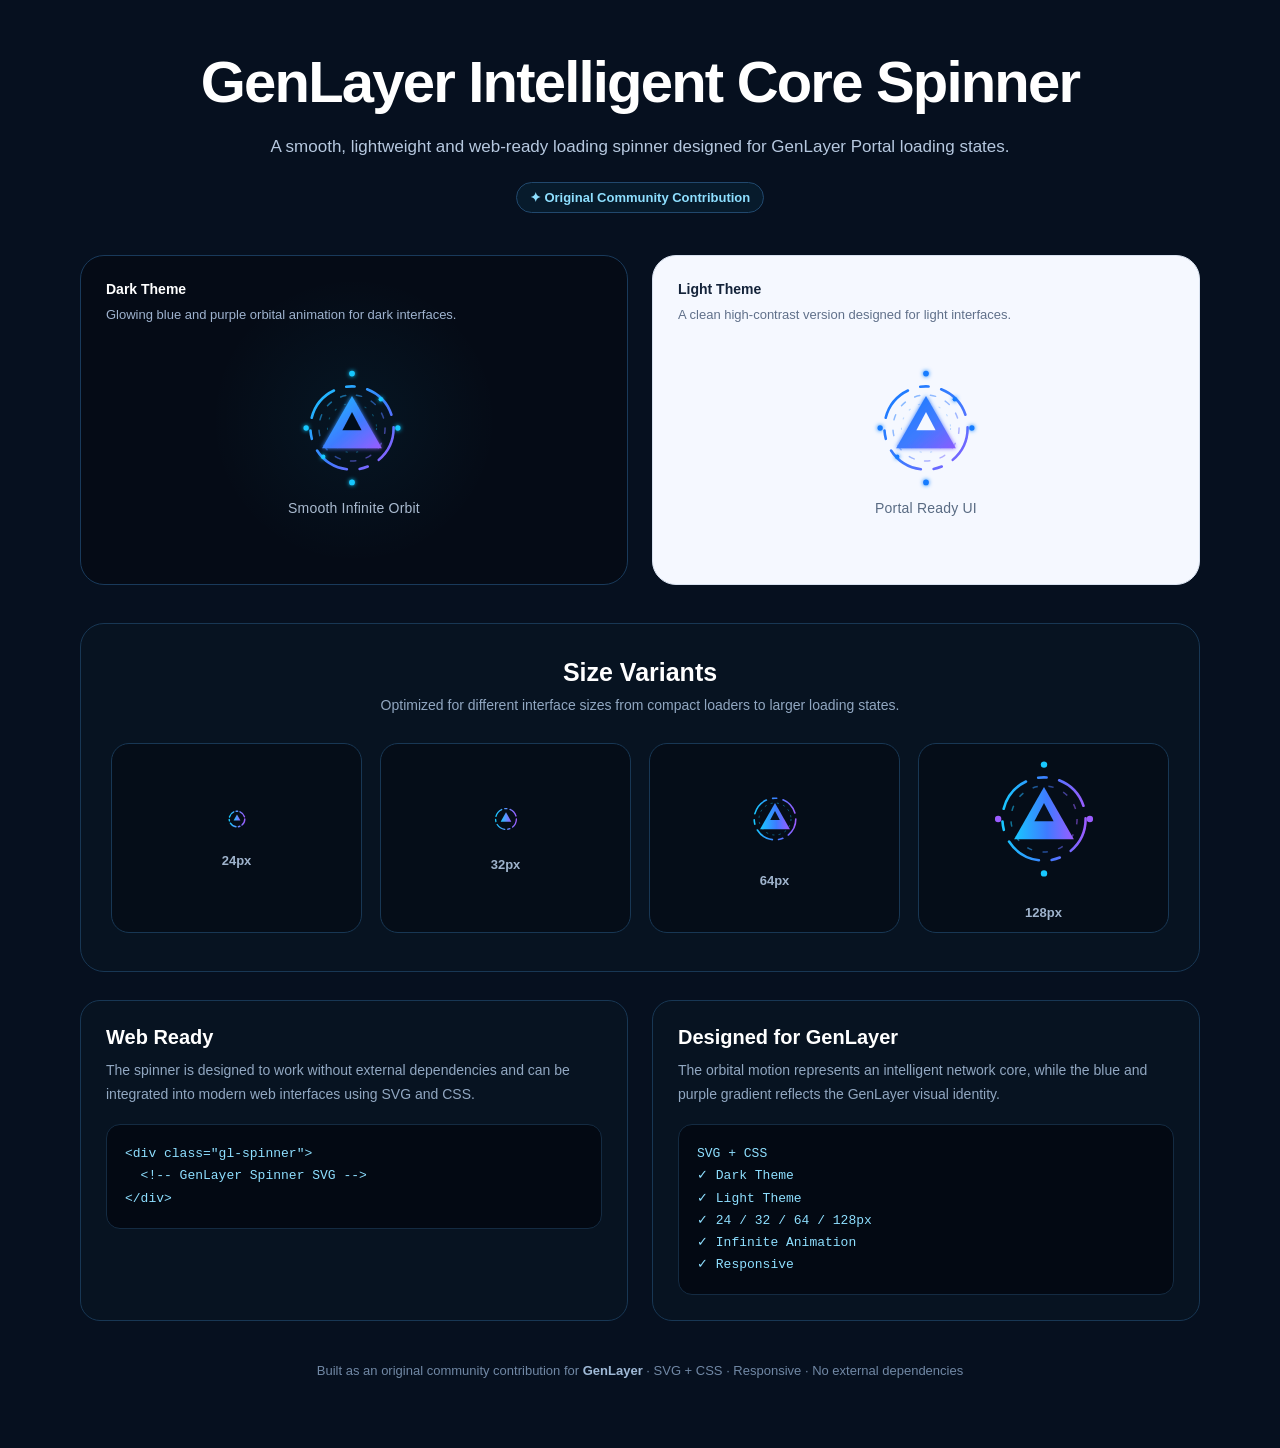
==== commit 74b81101: "Update index.html" ====
--- a/demo/index.html
+++ b/demo/index.html
@@ -6,9 +6,24 @@
 
   <title>GenLayer Intelligent Core Spinner</title>
 
+  <meta
+    name="description"
+    content="A smooth, lightweight and web-ready GenLayer loading spinner with dark, light and multiple size variants."
+  >
+
   <link rel="stylesheet" href="../src/spinner.css">
 
   <style>
+    :root {
+      --bg: #06101f;
+      --card: #050b16;
+      --card-border: #193a5b;
+      --text: #ffffff;
+      --muted: #9fb3cf;
+      --blue: #18c8ff;
+      --purple: #9b5cff;
+    }
+
     * {
       box-sizing: border-box;
     }
@@ -16,580 +31,1010 @@
     body {
       margin: 0;
       min-height: 100vh;
-      font-family: Arial, Helvetica, sans-serif;
-      background: #07111f;
-      color: #ffffff;
-    }
-
-    .container {
-      width: min(1120px, 92%);
+      background: var(--bg);
+      color: var(--text);
+      font-family:
+        Inter,
+        -apple-system,
+        BlinkMacSystemFont,
+        "Segoe UI",
+        Roboto,
+        Arial,
+        sans-serif;
+    }
+
+    .page {
+      width: min(1120px, calc(100% - 40px));
       margin: 0 auto;
-      padding: 55px 0 70px;
-    }
-
-    h1 {
+      padding: 52px 0 70px;
+    }
+
+    /* Header */
+
+    .hero {
       text-align: center;
-      margin: 0 0 14px;
-      font-size: 44px;
-      line-height: 1.15;
-      font-weight: 700;
-    }
-
-    .subtitle {
+      margin-bottom: 42px;
+    }
+
+    .hero h1 {
+      margin: 0;
+      font-size: clamp(36px, 5vw, 58px);
+      line-height: 1.05;
+      font-weight: 800;
+      letter-spacing: -1.8px;
+    }
+
+    .hero p {
       max-width: 760px;
-      margin: 0 auto 48px;
-      text-align: center;
-      color: #a9c9ee;
+      margin: 20px auto 0;
+      color: #b6c8df;
       font-size: 17px;
-      line-height: 1.65;
-    }
-
-    /* =========================
-       THEME PREVIEWS
-       ========================= */
+      line-height: 1.7;
+    }
+
+    .badge {
+      display: inline-flex;
+      align-items: center;
+      gap: 8px;
+      margin-top: 20px;
+      padding: 7px 13px;
+      border: 1px solid #21486d;
+      border-radius: 999px;
+      color: #8edfff;
+      background: rgba(24, 200, 255, 0.06);
+      font-size: 13px;
+      font-weight: 600;
+    }
+
+    /* Main themes */
 
     .themes {
       display: grid;
-      grid-template-columns: 1fr 1fr;
-      gap: 28px;
+      grid-template-columns: repeat(2, minmax(0, 1fr));
+      gap: 24px;
     }
 
     .theme-card {
-      min-height: 285px;
-      border-radius: 22px;
-      padding: 28px;
+      min-height: 330px;
+      padding: 25px;
+      border-radius: 24px;
+      border: 1px solid var(--card-border);
+      display: flex;
+      flex-direction: column;
+    }
+
+    .theme-card.dark {
+      background:
+        radial-gradient(
+          circle at 50% 50%,
+          rgba(24, 200, 255, 0.06),
+          transparent 45%
+        ),
+        var(--card);
+    }
+
+    .theme-card.light {
+      background: #f5f8ff;
+      color: #14233a;
+      border-color: #d8e1ef;
+    }
+
+    .theme-title {
+      font-size: 14px;
+      font-weight: 700;
+      margin-bottom: 10px;
+    }
+
+    .theme-description {
+      font-size: 13px;
+      color: var(--muted);
+      margin: 0;
+    }
+
+    .light .theme-description {
+      color: #60708a;
+    }
+
+    .spinner-stage {
+      flex: 1;
+      min-height: 220px;
+      display: flex;
+      align-items: center;
+      justify-content: center;
+    }
+
+    .loading-label {
+      text-align: center;
+      margin-top: 8px;
+      color: #aabbd0;
+      font-size: 14px;
+      letter-spacing: 0.2px;
+    }
+
+    .light .loading-label {
+      color: #596b83;
+    }
+
+    /* Size variants */
+
+    .variants {
+      margin-top: 38px;
+      padding: 34px 30px 38px;
+      border: 1px solid #183754;
+      border-radius: 24px;
+      background: #071321;
+    }
+
+    .section-title {
+      text-align: center;
+      margin: 0;
+      font-size: 25px;
+      font-weight: 750;
+    }
+
+    .section-description {
+      text-align: center;
+      margin: 10px auto 30px;
+      color: #91a7c1;
+      font-size: 14px;
+    }
+
+    .variant-grid {
+      display: grid;
+      grid-template-columns: repeat(4, 1fr);
+      gap: 18px;
+    }
+
+    .variant {
+      min-height: 190px;
+      border-radius: 18px;
+      border: 1px solid #183754;
+      background: #050d18;
       display: flex;
       flex-direction: column;
       align-items: center;
-      justify-content: space-between;
-    }
-
-    .dark-card {
-      background: #050b15;
-      border: 1px solid #17466d;
-    }
-
-    .light-card {
-      background: #f5f8ff;
-      border: 1px solid #dbe5f5;
-      color: #24344d;
-    }
-
-    .theme-title {
-      width: 100%;
+      justify-content: center;
+      gap: 22px;
+      transition: transform 0.2s ease, border-color 0.2s ease;
+    }
+
+    .variant:hover {
+      transform: translateY(-3px);
+      border-color: #28618d;
+    }
+
+    .variant-name {
+      color: #9fb3cc;
+      font-size: 13px;
+      font-weight: 600;
+    }
+
+    /* Integration */
+
+    .integration {
+      margin-top: 28px;
+      display: grid;
+      grid-template-columns: 1fr 1fr;
+      gap: 24px;
+    }
+
+    .info-card {
+      border: 1px solid #183754;
+      border-radius: 20px;
+      background: #071321;
+      padding: 25px;
+    }
+
+    .info-card h2 {
+      margin: 0 0 10px;
+      font-size: 20px;
+    }
+
+    .info-card p {
+      margin: 0;
+      color: #91a7c1;
       font-size: 14px;
-      font-weight: 700;
-      text-transform: uppercase;
-    }
-
-    .spinner-stage {
-      flex: 1;
-      width: 100%;
-      display: flex;
-      align-items: center;
-      justify-content: center;
-      padding: 25px;
-    }
-
-    .caption {
-      font-size: 15px;
-      color: #aeb9c9;
-    }
-
-    .light-card .caption {
-      color: #64748b;
-    }
-
-
-    /* =========================
-       INLINE SPINNER
-       ========================= */
-
-    .gl-spinner {
-      width: 64px;
-      height: 64px;
-      display: block;
-      overflow: visible;
-
-      --gl-accent: #18c8ff;
-      --gl-accent-2: #9b5cff;
-      --gl-background: #050b15;
-    }
-
-    .light-card .gl-spinner {
-      --gl-accent: #147cff;
-      --gl-accent-2: #7b5cff;
-      --gl-background: #f5f8ff;
-    }
-
-
-    /* =========================
-       SIZE VARIANTS
-       ========================= */
-
-    .sizes-title {
-      margin: 58px 0 32px;
+      line-height: 1.7;
+    }
+
+    .code-box {
+      margin-top: 18px;
+      padding: 18px;
+      border-radius: 14px;
+      background: #030913;
+      border: 1px solid #142b42;
+      overflow-x: auto;
+    }
+
+    .code-box code {
+      color: #8edfff;
+      font-family: Consolas, Monaco, monospace;
+      font-size: 13px;
+      line-height: 1.7;
+      white-space: pre;
+    }
+
+    /* Footer */
+
+    footer {
       text-align: center;
-      font-size: 28px;
-    }
-
-    .sizes {
-      display: grid;
-      grid-template-columns: repeat(4, 1fr);
-      gap: 22px;
-    }
-
-    .size-card {
-      min-height: 200px;
-      padding: 24px 12px 18px;
-      border-radius: 18px;
-      border: 1px solid #183b5d;
-      background: #0b1728;
-
-      display: flex;
-      flex-direction: column;
-      align-items: center;
-      justify-content: space-between;
-    }
-
-    .size-preview {
-      height: 130px;
-      width: 100%;
-
-      display: flex;
-      align-items: center;
-      justify-content: center;
-    }
-
-    .size-label {
-      color: #a9c9ee;
-      font-size: 14px;
-      font-weight: 600;
-    }
-
-
-    /* =========================
-       FOOTER
-       ========================= */
-
-    .footer {
-      margin-top: 48px;
-      text-align: center;
-      color: #7899bd;
-      font-size: 14px;
-    }
-
-
-    /* =========================
-       RESPONSIVE
-       ========================= */
-
-    @media (max-width: 760px) {
-
-      h1 {
-        font-size: 32px;
-      }
-
-      .themes {
+      margin-top: 42px;
+      color: #7188a5;
+      font-size: 13px;
+    }
+
+    footer strong {
+      color: #9fb9d6;
+    }
+
+    /* Responsive */
+
+    @media (max-width: 800px) {
+      .themes,
+      .integration {
         grid-template-columns: 1fr;
       }
 
-      .sizes {
+      .variant-grid {
         grid-template-columns: repeat(2, 1fr);
       }
-    }
-
-    @media (max-width: 450px) {
-
-      .container {
-        width: 90%;
+
+      .page {
+        width: min(100% - 24px, 700px);
         padding-top: 35px;
       }
-
-      h1 {
-        font-size: 28px;
+    }
+
+    @media (max-width: 480px) {
+      .hero h1 {
+        font-size: 34px;
       }
 
-      .sizes {
-        grid-template-columns: 1fr;
+      .hero p {
+        font-size: 15px;
+      }
+
+      .theme-card {
+        min-height: 290px;
+      }
+
+      .variant-grid {
+        grid-template-columns: 1fr 1fr;
+        gap: 10px;
+      }
+
+      .variants {
+        padding: 25px 15px;
       }
     }
   </style>
 </head>
 
-
 <body>
 
-  <main class="container">
-
-    <h1>
-      GenLayer Intelligent Core Spinner
-    </h1>
-
-    <p class="subtitle">
-      A smooth, lightweight and web-ready loading spinner designed
-      for GenLayer Portal loading states.
-    </p>
-
-
-    <!-- =====================================
-         DARK + LIGHT THEME
-         ===================================== -->
+  <main class="page">
+
+    <!-- HERO -->
+
+    <header class="hero">
+
+      <h1>GenLayer Intelligent Core Spinner</h1>
+
+      <p>
+        A smooth, lightweight and web-ready loading spinner designed
+        for GenLayer Portal loading states.
+      </p>
+
+      <div class="badge">
+        ✦ Original Community Contribution
+      </div>
+
+    </header>
+
+
+    <!-- DARK + LIGHT THEMES -->
 
     <section class="themes">
 
-
-      <!-- DARK THEME -->
-
-      <div class="theme-card dark-card">
+      <!-- DARK -->
+
+      <article class="theme-card dark">
 
         <div class="theme-title">
           Dark Theme
         </div>
 
+        <p class="theme-description">
+          Glowing blue and purple orbital animation for dark interfaces.
+        </p>
+
         <div class="spinner-stage">
 
+          <div style="text-align:center;">
+
+            <svg
+              class="gl-spinner gl-spinner--dark"
+              width="128"
+              height="128"
+              viewBox="0 0 120 120"
+              role="img"
+              aria-label="GenLayer dark theme loading spinner"
+            >
+
+              <defs>
+
+                <linearGradient
+                  id="darkGradient"
+                  x1="0"
+                  y1="0"
+                  x2="1"
+                  y2="1"
+                >
+                  <stop offset="0%" stop-color="#18C8FF"/>
+                  <stop offset="55%" stop-color="#3E7BFF"/>
+                  <stop offset="100%" stop-color="#9B5CFF"/>
+                </linearGradient>
+
+                <filter
+                  id="darkGlow"
+                  x="-80%"
+                  y="-80%"
+                  width="260%"
+                  height="260%"
+                >
+                  <feGaussianBlur
+                    stdDeviation="2.2"
+                    result="blur"
+                  />
+
+                  <feMerge>
+                    <feMergeNode in="blur"/>
+                    <feMergeNode in="SourceGraphic"/>
+                  </feMerge>
+
+                </filter>
+
+              </defs>
+
+
+              <!-- Orbit -->
+
+              <g
+                class="gl-orbit-system"
+                style="transform-origin:60px 60px;"
+              >
+
+                <circle
+                  cx="60"
+                  cy="60"
+                  r="39"
+                  fill="none"
+                  stroke="url(#darkGradient)"
+                  stroke-width="2.4"
+                  stroke-linecap="round"
+                  stroke-dasharray="34 12 8 12"
+                  style="
+                    animation: gl-orbit 1.8s linear infinite;
+                    transform-origin:60px 60px;
+                  "
+                />
+
+                <circle
+                  cx="60"
+                  cy="60"
+                  r="31"
+                  fill="none"
+                  stroke="url(#darkGradient)"
+                  stroke-width="1.4"
+                  stroke-linecap="round"
+                  stroke-dasharray="5 10"
+                  opacity=".55"
+                  style="
+                    animation: gl-orbit-reverse 2.43s linear infinite;
+                    transform-origin:60px 60px;
+                  "
+                />
+
+                <circle
+                  cx="60"
+                  cy="60"
+                  r="23"
+                  fill="none"
+                  stroke="#18C8FF"
+                  stroke-width="1"
+                  opacity=".35"
+                  stroke-dasharray="2 8"
+                />
+
+              </g>
+
+
+              <!-- Nodes -->
+
+              <g
+                fill="#18C8FF"
+                filter="url(#darkGlow)"
+                style="
+                  animation: gl-nodes 1.98s ease-in-out infinite;
+                  transform-origin:60px 60px;
+                "
+              >
+
+                <circle cx="60" cy="9" r="2.7"/>
+                <circle cx="103" cy="60" r="2.5"/>
+                <circle cx="60" cy="111" r="2.7"/>
+                <circle cx="17" cy="60" r="2.5"/>
+                <circle cx="87" cy="33" r="2.1"/>
+                <circle cx="33" cy="87" r="2.1"/>
+
+              </g>
+
+
+              <!-- GenLayer Core -->
+
+              <g
+                filter="url(#darkGlow)"
+                style="
+                  animation: gl-core-pulse 1.5s ease-in-out infinite;
+                  transform-origin:60px 60px;
+                "
+              >
+
+                <path
+                  d="M60 30 L88 79 H32 Z"
+                  fill="url(#darkGradient)"
+                />
+
+                <path
+                  d="M60 45 L69 62 H51 Z"
+                  fill="#06101f"
+                />
+
+              </g>
+
+            </svg>
+
+            <div class="loading-label">
+              Smooth Infinite Orbit
+            </div>
+
+          </div>
+
+        </div>
+
+      </article>
+
+
+      <!-- LIGHT -->
+
+      <article class="theme-card light">
+
+        <div class="theme-title">
+          Light Theme
+        </div>
+
+        <p class="theme-description">
+          A clean high-contrast version designed for light interfaces.
+        </p>
+
+        <div class="spinner-stage">
+
+          <div style="text-align:center;">
+
+            <svg
+              class="gl-spinner gl-spinner--light"
+              width="128"
+              height="128"
+              viewBox="0 0 120 120"
+              role="img"
+              aria-label="GenLayer light theme loading spinner"
+            >
+
+              <defs>
+
+                <linearGradient
+                  id="lightGradient"
+                  x1="0"
+                  y1="0"
+                  x2="1"
+                  y2="1"
+                >
+                  <stop offset="0%" stop-color="#147CFF"/>
+                  <stop offset="55%" stop-color="#3E7BFF"/>
+                  <stop offset="100%" stop-color="#8B5CFF"/>
+                </linearGradient>
+
+                <filter
+                  id="lightGlow"
+                  x="-80%"
+                  y="-80%"
+                  width="260%"
+                  height="260%"
+                >
+
+                  <feGaussianBlur
+                    stdDeviation="2"
+                    result="blur"
+                  />
+
+                  <feMerge>
+                    <feMergeNode in="blur"/>
+                    <feMergeNode in="SourceGraphic"/>
+                  </feMerge>
+
+                </filter>
+
+              </defs>
+
+
+              <g>
+
+                <circle
+                  cx="60"
+                  cy="60"
+                  r="39"
+                  fill="none"
+                  stroke="url(#lightGradient)"
+                  stroke-width="2.4"
+                  stroke-linecap="round"
+                  stroke-dasharray="34 12 8 12"
+                  style="
+                    animation: gl-orbit 1.8s linear infinite;
+                    transform-origin:60px 60px;
+                  "
+                />
+
+                <circle
+                  cx="60"
+                  cy="60"
+                  r="31"
+                  fill="none"
+                  stroke="url(#lightGradient)"
+                  stroke-width="1.4"
+                  stroke-linecap="round"
+                  stroke-dasharray="5 10"
+                  opacity=".5"
+                  style="
+                    animation: gl-orbit-reverse 2.43s linear infinite;
+                    transform-origin:60px 60px;
+                  "
+                />
+
+                <circle
+                  cx="60"
+                  cy="60"
+                  r="23"
+                  fill="none"
+                  stroke="#147CFF"
+                  stroke-width="1"
+                  opacity=".25"
+                  stroke-dasharray="2 8"
+                />
+
+              </g>
+
+
+              <g
+                fill="#147CFF"
+                filter="url(#lightGlow)"
+                style="
+                  animation: gl-nodes 1.98s ease-in-out infinite;
+                  transform-origin:60px 60px;
+                "
+              >
+
+                <circle cx="60" cy="9" r="2.7"/>
+                <circle cx="103" cy="60" r="2.5"/>
+                <circle cx="60" cy="111" r="2.7"/>
+                <circle cx="17" cy="60" r="2.5"/>
+                <circle cx="87" cy="33" r="2.1"/>
+                <circle cx="33" cy="87" r="2.1"/>
+
+              </g>
+
+
+              <g
+                filter="url(#lightGlow)"
+                style="
+                  animation: gl-core-pulse 1.5s ease-in-out infinite;
+                  transform-origin:60px 60px;
+                "
+              >
+
+                <path
+                  d="M60 30 L88 79 H32 Z"
+                  fill="url(#lightGradient)"
+                />
+
+                <path
+                  d="M60 45 L69 62 H51 Z"
+                  fill="#F5F8FF"
+                />
+
+              </g>
+
+            </svg>
+
+            <div class="loading-label">
+              Portal Ready UI
+            </div>
+
+          </div>
+
+        </div>
+
+      </article>
+
+    </section>
+
+
+    <!-- SIZE VARIANTS -->
+
+    <section class="variants">
+
+      <h2 class="section-title">
+        Size Variants
+      </h2>
+
+      <p class="section-description">
+        Optimized for different interface sizes from compact loaders
+        to larger loading states.
+      </p>
+
+
+      <div class="variant-grid">
+
+
+        <!-- 24px -->
+
+        <div class="variant">
+
           <svg
-            class="gl-spinner"
+            width="24"
+            height="24"
             viewBox="0 0 120 120"
-            role="img"
-            aria-label="GenLayer dark theme loading spinner"
+            aria-label="24px spinner"
           >
 
-            <!-- Orbit rings -->
+            <defs>
+              <linearGradient id="g24">
+                <stop offset="0%" stop-color="#18C8FF"/>
+                <stop offset="100%" stop-color="#9B5CFF"/>
+              </linearGradient>
+            </defs>
 
             <circle
-              class="gl-orbit gl-orbit-a"
               cx="60"
               cy="60"
               r="39"
-            />
+              fill="none"
+              stroke="url(#g24)"
+              stroke-width="7"
+              stroke-linecap="round"
+              stroke-dasharray="34 12 8 12"
+              style="
+                animation: gl-orbit 1.8s linear infinite;
+                transform-origin:60px 60px;
+              "
+            />
+
+            <path
+              d="M60 38 L77 68 H43 Z"
+              fill="url(#g24)"
+              style="
+                animation: gl-core-pulse 1.5s ease-in-out infinite;
+                transform-origin:60px 60px;
+              "
+            />
+
+          </svg>
+
+          <div class="variant-name">24px</div>
+
+        </div>
+
+
+        <!-- 32px -->
+
+        <div class="variant">
+
+          <svg
+            width="32"
+            height="32"
+            viewBox="0 0 120 120"
+            aria-label="32px spinner"
+          >
+
+            <defs>
+              <linearGradient id="g32">
+                <stop offset="0%" stop-color="#18C8FF"/>
+                <stop offset="100%" stop-color="#9B5CFF"/>
+              </linearGradient>
+            </defs>
 
             <circle
-              class="gl-orbit gl-orbit-b"
+              cx="60"
+              cy="60"
+              r="39"
+              fill="none"
+              stroke="url(#g32)"
+              stroke-width="5"
+              stroke-linecap="round"
+              stroke-dasharray="34 12 8 12"
+              style="
+                animation: gl-orbit 1.8s linear infinite;
+                transform-origin:60px 60px;
+              "
+            />
+
+            <path
+              d="M60 35 L80 70 H40 Z"
+              fill="url(#g32)"
+              style="
+                animation: gl-core-pulse 1.5s ease-in-out infinite;
+                transform-origin:60px 60px;
+              "
+            />
+
+          </svg>
+
+          <div class="variant-name">32px</div>
+
+        </div>
+
+
+        <!-- 64px -->
+
+        <div class="variant">
+
+          <svg
+            width="64"
+            height="64"
+            viewBox="0 0 120 120"
+            aria-label="64px spinner"
+          >
+
+            <defs>
+              <linearGradient id="g64">
+                <stop offset="0%" stop-color="#18C8FF"/>
+                <stop offset="55%" stop-color="#3E7BFF"/>
+                <stop offset="100%" stop-color="#9B5CFF"/>
+              </linearGradient>
+            </defs>
+
+            <circle
+              cx="60"
+              cy="60"
+              r="39"
+              fill="none"
+              stroke="url(#g64)"
+              stroke-width="3"
+              stroke-linecap="round"
+              stroke-dasharray="34 12 8 12"
+              style="
+                animation: gl-orbit 1.8s linear infinite;
+                transform-origin:60px 60px;
+              "
+            />
+
+            <circle
+              cx="60"
+              cy="60"
+              r="30"
+              fill="none"
+              stroke="#18C8FF"
+              stroke-width="1.5"
+              opacity=".55"
+              stroke-dasharray="4 8"
+              style="
+                animation: gl-orbit-reverse 2.43s linear infinite;
+                transform-origin:60px 60px;
+              "
+            />
+
+            <path
+              d="M60 30 L88 79 H32 Z"
+              fill="url(#g64)"
+              style="
+                animation: gl-core-pulse 1.5s ease-in-out infinite;
+                transform-origin:60px 60px;
+              "
+            />
+
+            <path
+              d="M60 45 L69 62 H51 Z"
+              fill="#06101f"
+            />
+
+          </svg>
+
+          <div class="variant-name">64px</div>
+
+        </div>
+
+
+        <!-- 128px -->
+
+        <div class="variant">
+
+          <svg
+            width="128"
+            height="128"
+            viewBox="0 0 120 120"
+            aria-label="128px spinner"
+          >
+
+            <defs>
+              <linearGradient id="g128">
+                <stop offset="0%" stop-color="#18C8FF"/>
+                <stop offset="55%" stop-color="#3E7BFF"/>
+                <stop offset="100%" stop-color="#9B5CFF"/>
+              </linearGradient>
+            </defs>
+
+            <circle
+              cx="60"
+              cy="60"
+              r="39"
+              fill="none"
+              stroke="url(#g128)"
+              stroke-width="2.4"
+              stroke-linecap="round"
+              stroke-dasharray="34 12 8 12"
+              style="
+                animation: gl-orbit 1.8s linear infinite;
+                transform-origin:60px 60px;
+              "
+            />
+
+            <circle
               cx="60"
               cy="60"
               r="31"
+              fill="none"
+              stroke="url(#g128)"
+              stroke-width="1.4"
+              opacity=".55"
+              stroke-dasharray="5 10"
+              style="
+                animation: gl-orbit-reverse 2.43s linear infinite;
+                transform-origin:60px 60px;
+              "
             />
 
             <circle
-              class="gl-orbit gl-orbit-c"
               cx="60"
+              cy="9"
+              r="3"
+              fill="#18C8FF"
+            />
+
+            <circle
+              cx="103"
               cy="60"
-              r="23"
-            />
-
-
-            <!-- Orbital nodes -->
-
-            <g class="gl-particles">
-
-              <circle cx="60" cy="9" r="2.7" />
-              <circle cx="103" cy="60" r="2.5" />
-              <circle cx="60" cy="111" r="2.7" />
-              <circle cx="17" cy="60" r="2.5" />
-              <circle cx="87" cy="33" r="2.1" />
-              <circle cx="33" cy="87" r="2.1" />
-
-            </g>
-
-
-            <!-- Intelligent core -->
-
-            <g class="gl-core">
-
-              <path
-                class="gl-core-shape"
-                d="M60 30 L88 79 H32 Z"
-              />
-
-              <path
-                class="gl-core-cut"
-                d="M60 45 L69 62 H51 Z"
-              />
-
-            </g>
+              r="3"
+              fill="#9B5CFF"
+            />
+
+            <circle
+              cx="60"
+              cy="111"
+              r="3"
+              fill="#18C8FF"
+            />
+
+            <circle
+              cx="17"
+              cy="60"
+              r="3"
+              fill="#9B5CFF"
+            />
+
+            <path
+              d="M60 30 L88 79 H32 Z"
+              fill="url(#g128)"
+              style="
+                animation: gl-core-pulse 1.5s ease-in-out infinite;
+                transform-origin:60px 60px;
+              "
+            />
+
+            <path
+              d="M60 45 L69 62 H51 Z"
+              fill="#06101f"
+            />
 
           </svg>
 
+          <div class="variant-name">128px</div>
+
         </div>
 
-        <div class="caption">
-          Smooth Infinite Orbit
+      </div>
+
+    </section>
+
+
+    <!-- INTEGRATION INFORMATION -->
+
+    <section class="integration">
+
+      <article class="info-card">
+
+        <h2>Web Ready</h2>
+
+        <p>
+          The spinner is designed to work without external dependencies
+          and can be integrated into modern web interfaces using SVG and CSS.
+        </p>
+
+        <div class="code-box">
+
+<code>&lt;div class="gl-spinner"&gt;
+  &lt;!-- GenLayer Spinner SVG --&gt;
+&lt;/div&gt;</code>
+
         </div>
 
-      </div>
-
-
-
-      <!-- LIGHT THEME -->
-
-      <div class="theme-card light-card">
-
-        <div class="theme-title">
-          Light Theme
+      </article>
+
+
+      <article class="info-card">
+
+        <h2>Designed for GenLayer</h2>
+
+        <p>
+          The orbital motion represents an intelligent network core,
+          while the blue and purple gradient reflects the GenLayer visual
+          identity.
+        </p>
+
+        <div class="code-box">
+
+<code>SVG + CSS
+✓ Dark Theme
+✓ Light Theme
+✓ 24 / 32 / 64 / 128px
+✓ Infinite Animation
+✓ Responsive</code>
+
         </div>
 
-        <div class="spinner-stage">
-
-          <svg
-            class="gl-spinner"
-            viewBox="0 0 120 120"
-            role="img"
-            aria-label="GenLayer light theme loading spinner"
-          >
-
-            <circle
-              class="gl-orbit gl-orbit-a"
-              cx="60"
-              cy="60"
-              r="39"
-            />
-
-            <circle
-              class="gl-orbit gl-orbit-b"
-              cx="60"
-              cy="60"
-              r="31"
-            />
-
-            <circle
-              class="gl-orbit gl-orbit-c"
-              cx="60"
-              cy="60"
-              r="23"
-            />
-
-            <g class="gl-particles">
-
-              <circle cx="60" cy="9" r="2.7" />
-              <circle cx="103" cy="60" r="2.5" />
-              <circle cx="60" cy="111" r="2.7" />
-              <circle cx="17" cy="60" r="2.5" />
-              <circle cx="87" cy="33" r="2.1" />
-              <circle cx="33" cy="87" r="2.1" />
-
-            </g>
-
-            <g class="gl-core">
-
-              <path
-                class="gl-core-shape"
-                d="M60 30 L88 79 H32 Z"
-              />
-
-              <path
-                class="gl-core-cut"
-                d="M60 45 L69 62 H51 Z"
-              />
-
-            </g>
-
-          </svg>
-
-        </div>
-
-        <div class="caption">
-          Portal Ready UI
-        </div>
-
-      </div>
+      </article>
 
     </section>
 
 
-
-    <!-- =====================================
-         SIZE VARIANTS
-         ===================================== -->
-
-    <h2 class="sizes-title">
-      Size Variants
-    </h2>
-
-
-    <section class="sizes">
-
-
-      <!-- 24px -->
-
-      <div class="size-card">
-
-        <div class="size-preview">
-
-          <svg
-            class="gl-spinner"
-            width="24"
-            height="24"
-            viewBox="0 0 120 120"
-            role="img"
-            aria-label="24px GenLayer spinner"
-          >
-
-            <circle class="gl-orbit gl-orbit-a" cx="60" cy="60" r="39" />
-            <circle class="gl-orbit gl-orbit-b" cx="60" cy="60" r="31" />
-            <circle class="gl-orbit gl-orbit-c" cx="60" cy="60" r="23" />
-
-            <g class="gl-particles">
-              <circle cx="60" cy="9" r="2.7" />
-              <circle cx="103" cy="60" r="2.5" />
-              <circle cx="60" cy="111" r="2.7" />
-              <circle cx="17" cy="60" r="2.5" />
-            </g>
-
-            <g class="gl-core">
-              <path class="gl-core-shape" d="M60 30 L88 79 H32 Z" />
-              <path class="gl-core-cut" d="M60 45 L69 62 H51 Z" />
-            </g>
-
-          </svg>
-
-        </div>
-
-        <div class="size-label">
-          24px
-        </div>
-
-      </div>
-
-
-
-      <!-- 32px -->
-
-      <div class="size-card">
-
-        <div class="size-preview">
-
-          <svg
-            class="gl-spinner"
-            width="32"
-            height="32"
-            viewBox="0 0 120 120"
-            role="img"
-            aria-label="32px GenLayer spinner"
-          >
-
-            <circle class="gl-orbit gl-orbit-a" cx="60" cy="60" r="39" />
-            <circle class="gl-orbit gl-orbit-b" cx="60" cy="60" r="31" />
-            <circle class="gl-orbit gl-orbit-c" cx="60" cy="60" r="23" />
-
-            <g class="gl-particles">
-              <circle cx="60" cy="9" r="2.7" />
-              <circle cx="103" cy="60" r="2.5" />
-              <circle cx="60" cy="111" r="2.7" />
-              <circle cx="17" cy="60" r="2.5" />
-            </g>
-
-            <g class="gl-core">
-              <path class="gl-core-shape" d="M60 30 L88 79 H32 Z" />
-              <path class="gl-core-cut" d="M60 45 L69 62 H51 Z" />
-            </g>
-
-          </svg>
-
-        </div>
-
-        <div class="size-label">
-          32px
-        </div>
-
-      </div>
-
-
-
-      <!-- 64px -->
-
-      <div class="size-card">
-
-        <div class="size-preview">
-
-          <svg
-            class="gl-spinner"
-            width="64"
-            height="64"
-            viewBox="0 0 120 120"
-            role="img"
-            aria-label="64px GenLayer spinner"
-          >
-
-            <circle class="gl-orbit gl-orbit-a" cx="60" cy="60" r="39" />
-            <circle class="gl-orbit gl-orbit-b" cx="60" cy="60" r="31" />
-            <circle class="gl-orbit gl-orbit-c" cx="60" cy="60" r="23" />
-
-            <g class="gl-particles">
-              <circle cx="60" cy="9" r="2.7" />
-              <circle cx="103" cy="60" r="2.5" />
-              <circle cx="60" cy="111" r="2.7" />
-              <circle cx="17" cy="60" r="2.5" />
-            </g>
-
-            <g class="gl-core">
-              <path class="gl-core-shape" d="M60 30 L88 79 H32 Z" />
-              <path class="gl-core-cut" d="M60 45 L69 62 H51 Z" />
-            </g>
-
-          </svg>
-
-        </div>
-
-        <div class="size-label">
-          64px
-        </div>
-
-      </div>
-
-
-
-      <!-- 128px -->
-
-      <div class="size-card">
-
-        <div class="size-preview">
-
-          <svg
-            class="gl-spinner"
-            width="128"
-            height="128"
-            viewBox="0 0 120 120"
-            role="img"
-            aria-label="128px GenLayer spinner"
-          >
-
-            <circle class="gl-orbit gl-orbit-a" cx="60" cy="60" r="39" />
-            <circle class="gl-orbit gl-orbit-b" cx="60" cy="60" r="31" />
-            <circle class="gl-orbit gl-orbit-c" cx="60" cy="60" r="23" />
-
-            <g class="gl-particles">
-              <circle cx="60" cy="9" r="2.7" />
-              <circle cx="103" cy="60" r="2.5" />
-              <circle cx="60" cy="111" r="2.7" />
-              <circle cx="17" cy="60" r="2.5" />
-            </g>
-
-            <g class="gl-core">
-              <path class="gl-core-shape" d="M60 30 L88 79 H32 Z" />
-              <path class="gl-core-cut" d="M60 45 L69 62 H51 Z" />
-            </g>
-
-          </svg>
-
-        </div>
-
-        <div class="size-label">
-          128px
-        </div>
-
-      </div>
-
-    </section>
-
-
-    <footer class="footer">
-      Built as an original community contribution for GenLayer
-      • SVG + CSS • Responsive
+    <!-- FOOTER -->
+
+    <footer>
+
+      Built as an original community contribution for
+      <strong>GenLayer</strong>
+      · SVG + CSS
+      · Responsive
+      · No external dependencies
+
     </footer>
 
   </main>
+
+
+  <!-- Reduced motion support -->
+
+  <style>
+
+    @media (prefers-reduced-motion: reduce) {
+
+      svg circle,
+      svg path,
+      svg g {
+        animation: none !important;
+      }
+
+    }
+
+  </style>
 
 </body>
 </html>
--- a/src/spinner.css
+++ b/src/spinner.css
@@ -1,102 +1,202 @@
-/* GenLayer Intelligent Core Spinner — Premium Orbital Variant */
+/* =========================================================
+   GenLayer Intelligent Core Spinner
+   Original community contribution
+   SVG + CSS
+   ========================================================= */
+
 
 .gl-spinner {
-  width: 64px;
-  height: 64px;
   display: block;
   overflow: visible;
 
-  --gl-speed: 1.8s;
-  --gl-cyan: #18C8FF;
-  --gl-blue: #3E7BFF;
-  --gl-purple: #9B5CFF;
-}
-
-/* Main orbital system */
-.gl-spinner .gl-orbit-system {
-  transform-origin: 60px 60px;
-  animation: gl-spin var(--gl-speed) linear infinite;
-}
-
-.gl-spinner .gl-ring {
+  --gl-accent: #18c8ff;
+  --gl-accent-2: #9b5cff;
+  --gl-background: #07111f;
+
+  transform-origin: center;
+}
+
+
+/* =========================================================
+   ORBITAL SYSTEM
+   ========================================================= */
+
+.gl-orbit {
   fill: none;
-  stroke: url(#gl-blue-purple);
-  vector-effect: non-scaling-stroke;
-  transform-origin: 60px 60px;
-}
-
-.gl-spinner .gl-ring-a {
-  stroke-width: 1.8;
-  stroke-dasharray: 44 9 12 10;
-}
-
-.gl-spinner .gl-ring-b {
-  stroke-width: 1.25;
-  opacity: 0.7;
-  stroke-dasharray: 4 8 24 10;
-  animation: gl-counter-spin 2.45s linear infinite;
-}
-
-.gl-spinner .gl-ring-c {
-  stroke-width: 1;
-  opacity: 0.38;
-  stroke-dasharray: 2 8;
-  animation: gl-spin 3.2s linear infinite;
-}
-
-/* Glowing particles */
-.gl-spinner .gl-particles {
-  fill: var(--gl-cyan);
-  transform-origin: 60px 60px;
-  animation: gl-particle-orbit 2.4s ease-in-out infinite;
-}
-
-.gl-spinner .gl-particles circle:nth-child(2n) {
-  fill: var(--gl-purple);
-}
-
-/* Central GenLayer-inspired core */
-.gl-spinner .gl-core {
-  transform-origin: 60px 60px;
-  animation: gl-core-pulse 1.45s ease-in-out infinite;
-}
-
-.gl-spinner .gl-core-shape {
-  fill: url(#gl-blue-purple);
-}
-
-.gl-spinner .gl-core-cut {
-  fill: #07111f;
-}
-
-/* Light theme */
-.gl-spinner--light .gl-core-cut {
-  fill: #f7faff;
-}
-
-.gl-spinner--light .gl-particles {
-  fill: #147CFF;
-}
-
-.gl-spinner--light .gl-particles circle:nth-child(2n) {
-  fill: #7C3AED;
-}
-
-/* Rotation */
-@keyframes gl-spin {
+
+  stroke: var(--gl-accent);
+
+  stroke-linecap: round;
+
+  transform-box: fill-box;
+  transform-origin: center;
+
+  opacity: 0.9;
+}
+
+
+/* Main orbit */
+
+.gl-orbit-a {
+  stroke-width: 2.5;
+
+  stroke-dasharray: 34 12 8 12;
+
+  animation:
+    gl-orbit-forward 1.8s linear infinite;
+}
+
+
+/* Secondary orbit */
+
+.gl-orbit-b {
+  stroke-width: 1.6;
+
+  stroke: var(--gl-accent-2);
+
+  stroke-dasharray: 5 10;
+
+  opacity: 0.65;
+
+  animation:
+    gl-orbit-reverse 2.45s linear infinite;
+}
+
+
+/* Inner orbit */
+
+.gl-orbit-c {
+  stroke-width: 1.2;
+
+  stroke: var(--gl-accent);
+
+  stroke-dasharray: 12 8;
+
+  opacity: 0.45;
+
+  animation:
+    gl-orbit-forward 3s linear infinite;
+}
+
+
+/* =========================================================
+   ORBITAL PARTICLES
+   ========================================================= */
+
+.gl-particles {
+  fill: var(--gl-accent);
+
+  filter:
+    drop-shadow(0 0 3px var(--gl-accent))
+    drop-shadow(0 0 5px rgba(24, 200, 255, 0.35));
+
+  transform-box: fill-box;
+  transform-origin: center;
+
+  animation:
+    gl-particles 2s ease-in-out infinite;
+}
+
+
+/* Purple particles */
+
+.gl-particles circle:nth-child(5),
+.gl-particles circle:nth-child(6) {
+  fill: var(--gl-accent-2);
+}
+
+
+/* =========================================================
+   CENTRAL INTELLIGENT CORE
+   ========================================================= */
+
+.gl-core {
+  transform-box: fill-box;
+  transform-origin: center;
+
+  animation:
+    gl-core-pulse 1.6s ease-in-out infinite;
+}
+
+
+/* Main GenLayer-inspired triangle */
+
+.gl-core-shape {
+  fill: var(--gl-accent);
+
+  filter:
+    drop-shadow(0 0 4px var(--gl-accent))
+    drop-shadow(0 0 8px rgba(62, 123, 255, 0.35));
+}
+
+
+/* Inner triangle cut */
+
+.gl-core-cut {
+  fill: var(--gl-background);
+}
+
+
+/* =========================================================
+   DARK THEME
+   ========================================================= */
+
+.dark-card .gl-spinner {
+
+  --gl-accent: #18c8ff;
+
+  --gl-accent-2: #9b5cff;
+
+  --gl-background: #050b15;
+}
+
+
+/* =========================================================
+   LIGHT THEME
+   ========================================================= */
+
+.light-card .gl-spinner {
+
+  --gl-accent: #147cff;
+
+  --gl-accent-2: #7b5cff;
+
+  --gl-background: #f5f8ff;
+}
+
+
+/* =========================================================
+   ANIMATIONS
+   ========================================================= */
+
+@keyframes gl-orbit-forward {
+
+  from {
+    transform: rotate(0deg);
+  }
+
   to {
     transform: rotate(360deg);
   }
-}
-
-@keyframes gl-counter-spin {
+
+}
+
+
+@keyframes gl-orbit-reverse {
+
+  from {
+    transform: rotate(360deg);
+  }
+
   to {
-    transform: rotate(-360deg);
-  }
-}
-
-/* Particle movement */
-@keyframes gl-particle-orbit {
+    transform: rotate(0deg);
+  }
+
+}
+
+
+@keyframes gl-particles {
+
   0%,
   100% {
     transform: rotate(0deg) scale(1);
@@ -105,50 +205,70 @@
   50% {
     transform: rotate(180deg) scale(1.04);
   }
-}
-
-/* Core breathing effect */
+
+}
+
+
 @keyframes gl-core-pulse {
+
   0%,
   100% {
-    transform: scale(0.93);
-    opacity: 0.84;
+    transform: scale(0.94);
+    opacity: 0.88;
   }
 
   50% {
     transform: scale(1);
     opacity: 1;
   }
-}
-
-/* Accessibility */
+
+}
+
+
+/* =========================================================
+   ACCESSIBILITY
+   ========================================================= */
+
 @media (prefers-reduced-motion: reduce) {
-  .gl-orbit-system,
-  .gl-ring-b,
-  .gl-ring-c,
+
+  .gl-orbit-a,
+  .gl-orbit-b,
+  .gl-orbit-c,
   .gl-particles,
   .gl-core {
     animation: none;
   }
-}
-
-/* Preset sizes */
-.gl-spinner--24 {
+
+}
+
+
+/* =========================================================
+   STANDALONE SPINNER SIZE SUPPORT
+   ========================================================= */
+
+.gl-spinner[width="24"],
+.gl-spinner[height="24"] {
   width: 24px;
   height: 24px;
 }
 
-.gl-spinner--32 {
+
+.gl-spinner[width="32"],
+.gl-spinner[height="32"] {
   width: 32px;
   height: 32px;
 }
 
-.gl-spinner--64 {
+
+.gl-spinner[width="64"],
+.gl-spinner[height="64"] {
   width: 64px;
   height: 64px;
 }
 
-.gl-spinner--128 {
+
+.gl-spinner[width="128"],
+.gl-spinner[height="128"] {
   width: 128px;
   height: 128px;
 }
